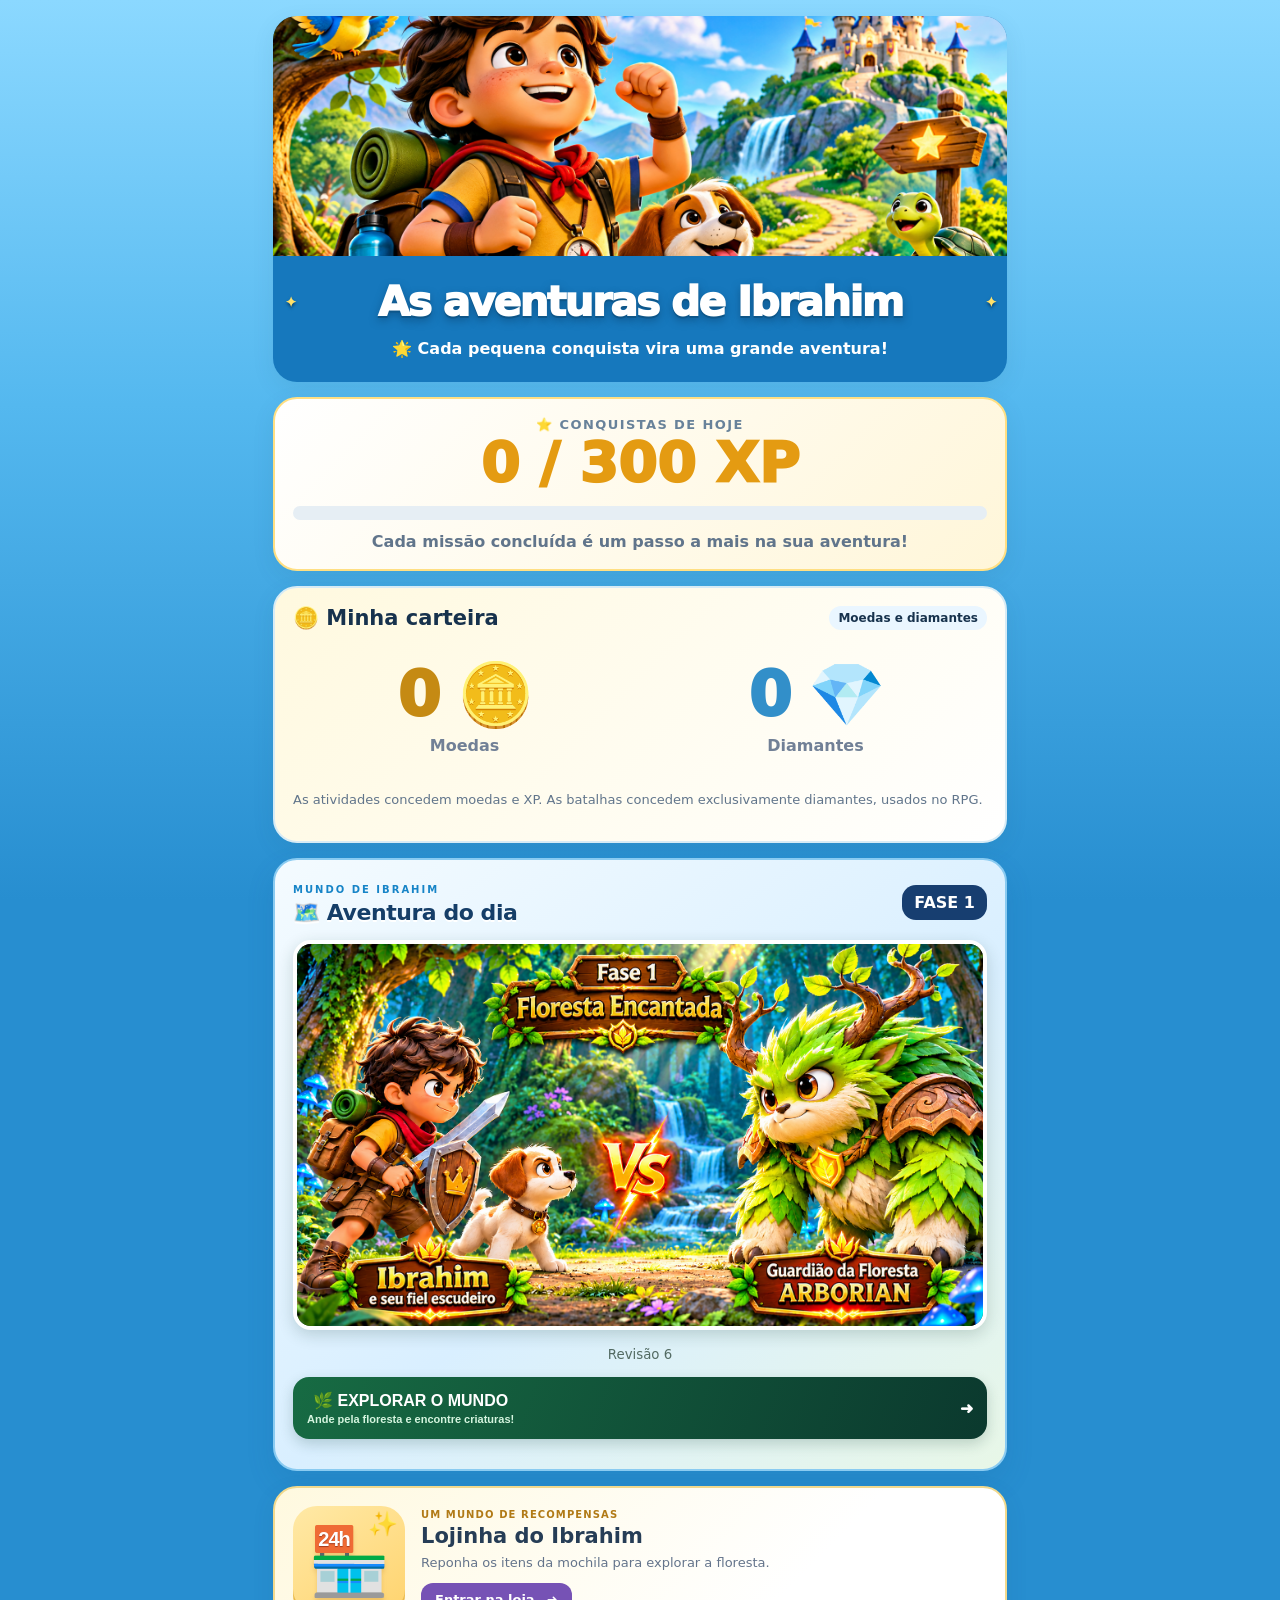
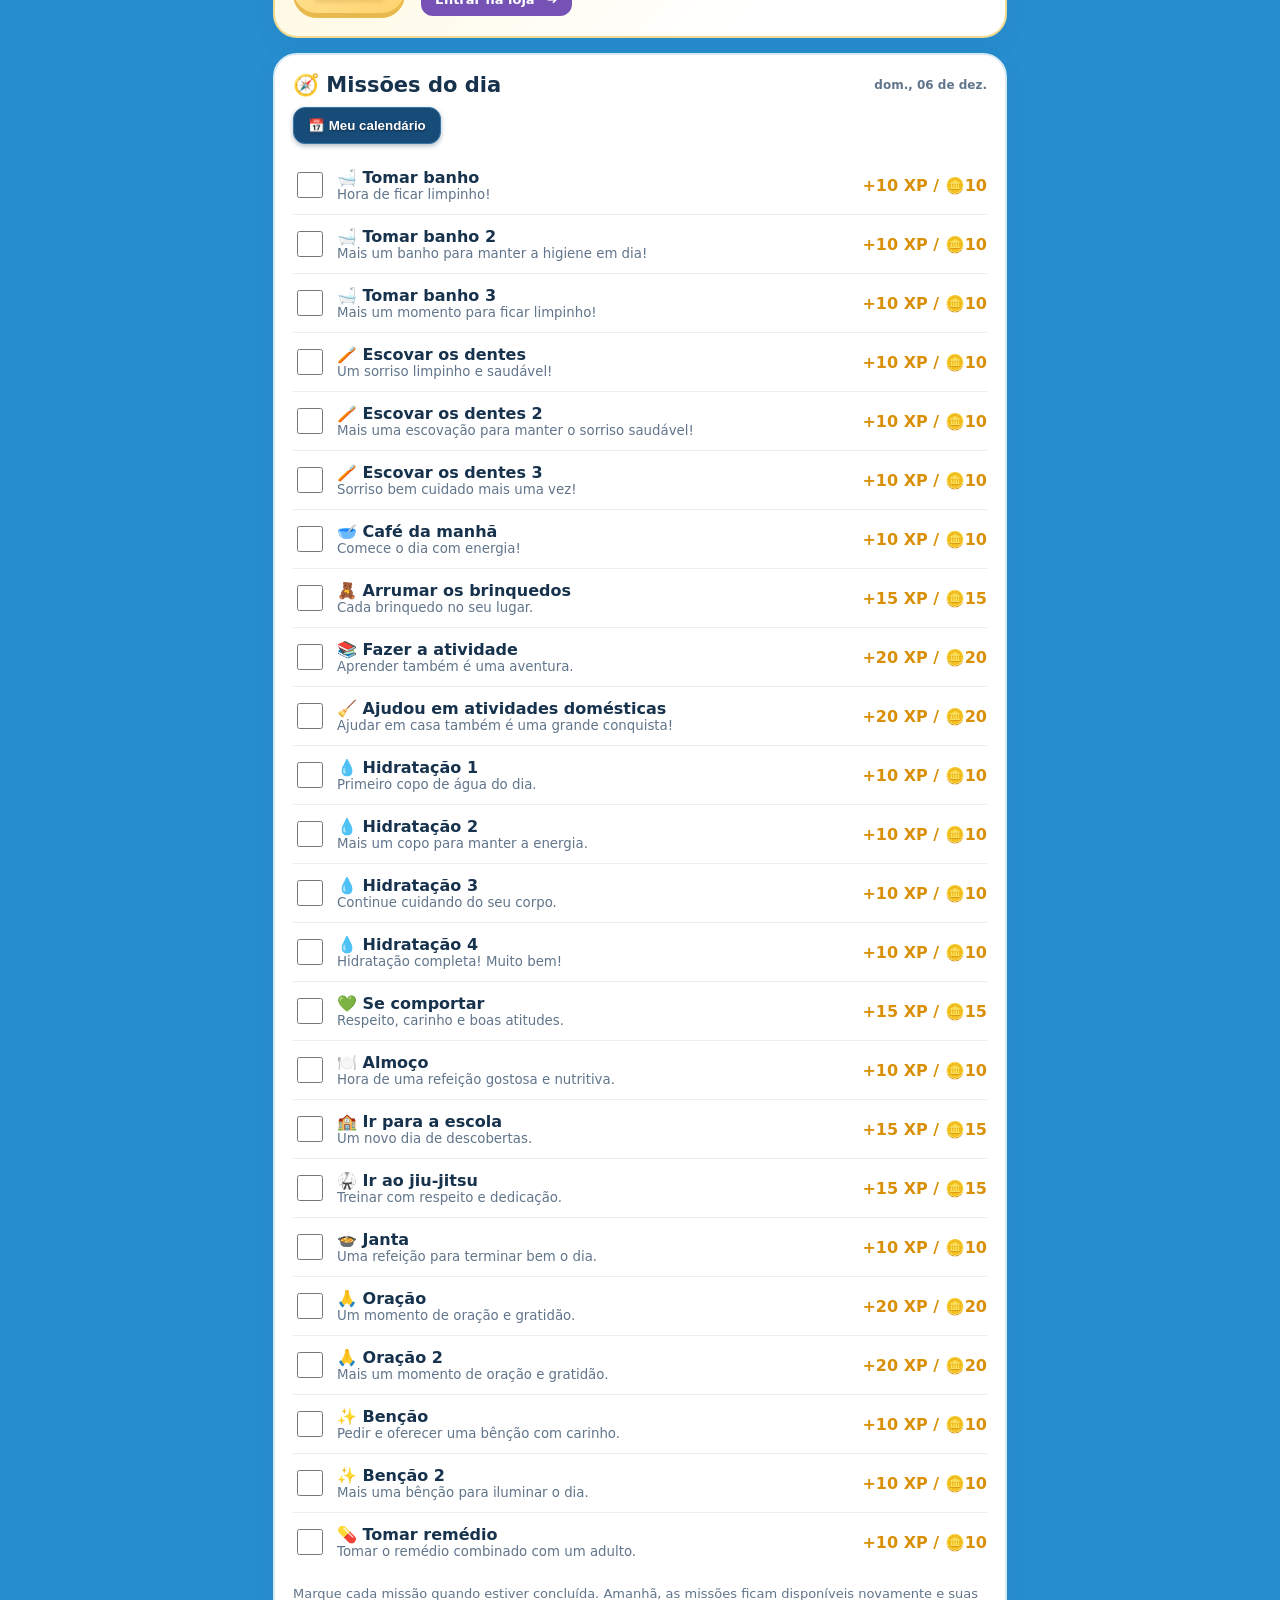
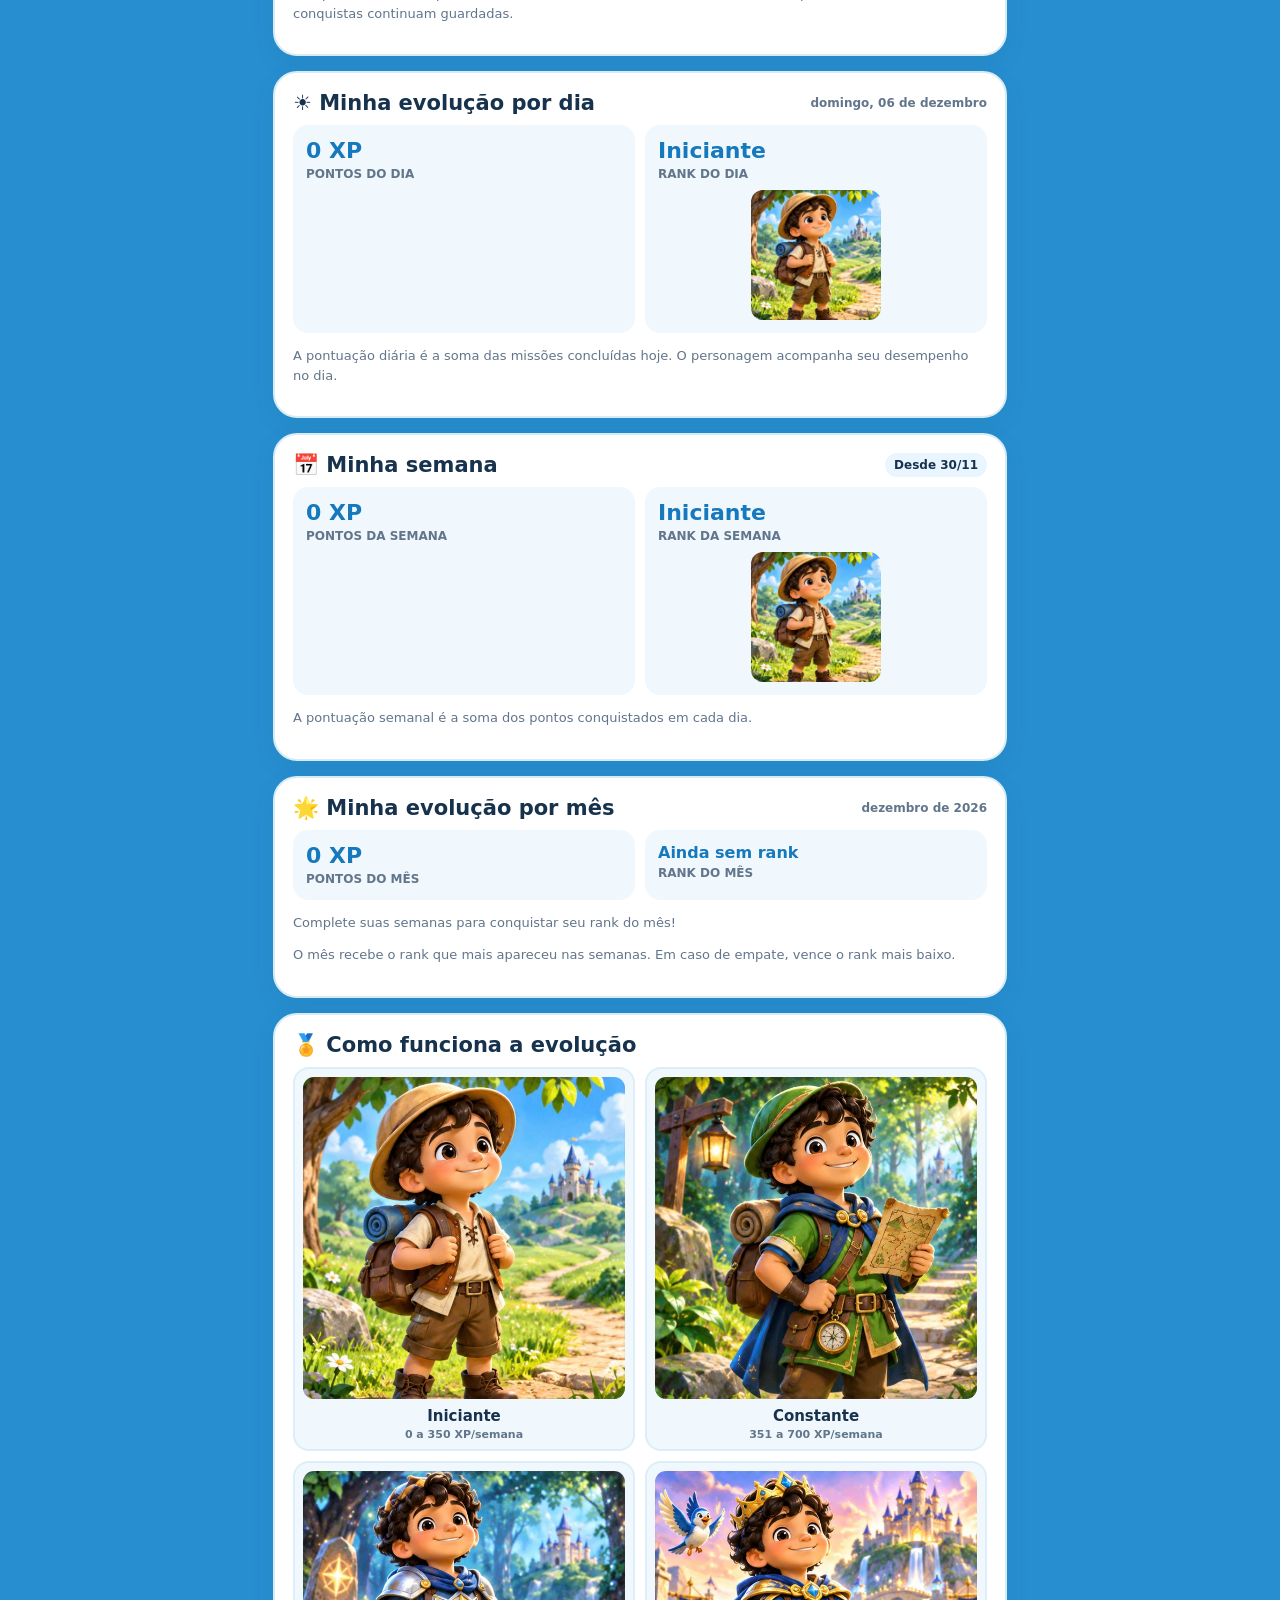
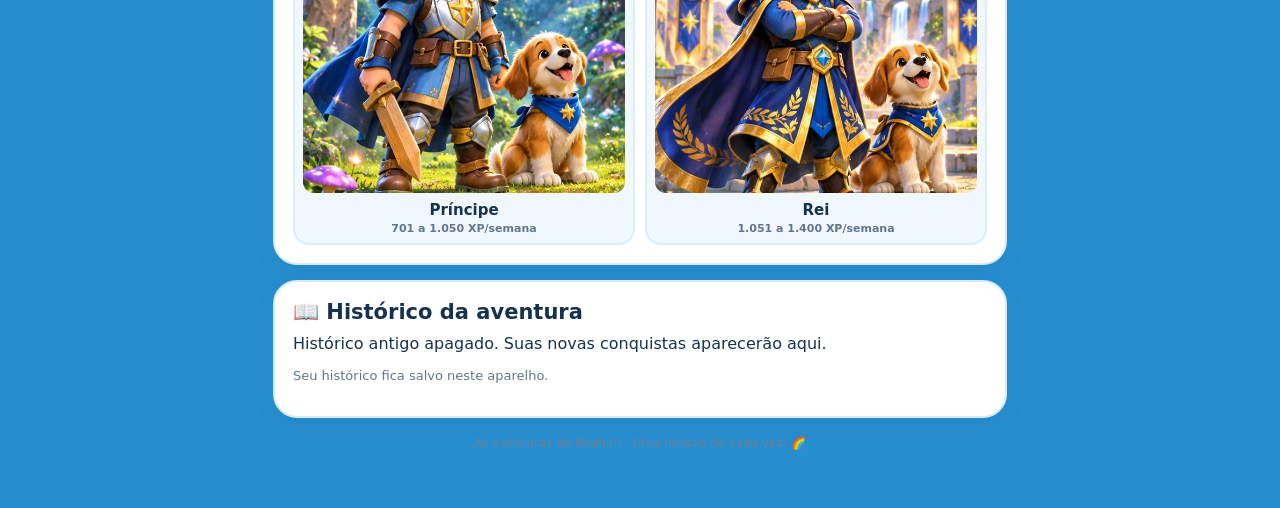
==== index.html @ 85a4f1b9 "Revisão 6: caminhada, mochila, ataque normal e PWA" ====
<!DOCTYPE html>
<html lang="pt-BR"><head><meta charset="utf-8"/><meta content="width=device-width,initial-scale=1,viewport-fit=cover" name="viewport"/><meta content="#1678bd" name="theme-color"/><meta content="yes" name="mobile-web-app-capable"/><meta content="yes" name="apple-mobile-web-app-capable"/><meta content="default" name="apple-mobile-web-app-status-bar-style"/><link href="manifest-v143.webmanifest" rel="manifest"/><link href="icons/ibrahim-icon-512-v143.png" rel="icon" type="image/png" sizes="512x512"/><link href="icons/ibrahim-icon-192-v143.png" rel="apple-touch-icon" sizes="192x192"/><title>As Aventuras de Ibrahim</title><style>
:root{--blue:#1678bd;--ink:#17324d;--muted:#61758b}*{box-sizing:border-box}body{margin:0;background:linear-gradient(180deg,#0879c9 0%,#075b9d 100%);background-attachment:fixed;color:var(--ink);font-family:system-ui,sans-serif}main{max-width:760px;margin:auto;padding:16px 13px 40px}.hero,.panel{border-radius:24px;overflow:hidden;box-shadow:0 7px 22px #24506b18}.hero{background:#1678bd;color:white}.hero img{display:block;width:100%;height:240px;object-fit:cover;object-position:45% 38%}.heroText{padding:18px 14px 20px;text-align:center}.heroText h1{display:block;width:100%;font-size:clamp(20px,5.7vw,34px);line-height:1.12;white-space:nowrap;letter-spacing:-.045em;font-weight:1000;margin:0 0 9px;color:#fff;text-align:center;-webkit-text-stroke:.45px #fff;text-shadow:0 2px 0 #0b4f83,0 4px 0 #0b4f83,0 6px 12px #06365a88,0 0 14px #ffd65a55}.heroText p{margin:0;font-weight:700}.panel{background:white;border:2px solid #d7ebf5;padding:18px;margin-top:15px}.score{text-align:center;background:linear-gradient(135deg,#fff,#fff6d9);border-color:#ffdf83}.eyebrow{font-size:13px;font-weight:900;letter-spacing:1.4px;color:#68829a}.big{font-size:56px;font-weight:950;color:#e49b12;line-height:1.1}.sub,.note{color:var(--muted)}.progress{height:14px;background:#e6eef4;border-radius:20px;overflow:hidden;margin:12px 0}.progress span{display:block;height:100%;background:linear-gradient(90deg,#45c78b,#ffcf4a);width:0}.heading{display:flex;justify-content:space-between;align-items:center;gap:8px;margin-bottom:10px}h2{font-size:21px;margin:0}.date{font-size:12px;color:var(--muted);text-align:right;font-weight:700}.task{display:flex;align-items:center;gap:11px;padding:12px 0;border-bottom:1px solid #e8eff4}.task:last-child{border:0}.task input{width:26px;height:26px;accent-color:#35ad75;flex:0 0 26px}.task label{flex:1}.task strong{display:block}.task small{display:block;color:var(--muted)}.points{font-weight:900;color:#d99008;white-space:nowrap}.note{font-size:13px;line-height:1.5}.stats,.ranks{display:grid;grid-template-columns:1fr 1fr;gap:10px}.stat,.rank{padding:13px;border-radius:15px;background:#f0f8fd}.stat b{display:block;font-size:22px;color:var(--blue)}.stat span,.rank small{font-size:12px;color:var(--muted);font-weight:750}.rank{border:2px solid #dbeefa}.rank .stars{font-size:21px}.rank b{display:block}.rank-card{padding:8px;overflow:hidden;text-align:center;background:#f0f8fd;border:2px solid #dbeefa;border-radius:16px}.rank-card img{display:block;width:100%;aspect-ratio:1/1;object-fit:cover;border-radius:11px;margin-bottom:8px}.rank-card b{display:block;font-size:15px}.rank-card small{display:block;color:var(--muted);font-size:11px;font-weight:750;margin-top:3px}.rank-visual{width:100%;max-width:130px;aspect-ratio:1/1;object-fit:cover;border-radius:12px;display:block;margin:8px auto 0}.rank-visual[hidden]{display:none!important}.stat .rank-name{font-size:16px}.history{padding:11px 0;border-bottom:1px solid #e8eff4}.history:last-child{border:0}.line{display:flex;justify-content:space-between;font-weight:850}.pill{font-size:12px;background:#eaf6ff;border-radius:20px;padding:5px 9px;font-weight:800}.footer{text-align:center;color:#6c8092;font-size:12px;padding:18px}

.celebrate-layer{position:fixed;inset:0;z-index:9999;pointer-events:none;overflow:hidden}
.celebrate-toast{position:absolute;left:50%;top:38%;transform:translate(-50%,-50%) scale(.5);background:#fff;border:3px solid #ffd34e;border-radius:24px;padding:18px 24px;text-align:center;box-shadow:0 12px 40px #24425a55;min-width:220px;animation:toastPop .55s cubic-bezier(.2,1.6,.4,1) forwards}
.celebrate-toast .big-emoji{font-size:42px;display:block;animation:emojiBounce .7s ease-in-out infinite alternate}
.celebrate-toast strong{display:block;color:#1d527a;font-size:22px;margin-top:5px}
.celebrate-toast small{display:block;color:#557086;font-size:15px;margin-top:4px}
.celebrate-confetti{position:absolute;top:-18px;width:10px;height:16px;border-radius:3px;animation:confettiFall 1.65s ease-in forwards}
@keyframes toastPop{0%{opacity:0;transform:translate(-50%,-50%) scale(.35) rotate(-8deg)}70%{opacity:1;transform:translate(-50%,-50%) scale(1.08) rotate(2deg)}100%{opacity:1;transform:translate(-50%,-50%) scale(1) rotate(0)}}
@keyframes emojiBounce{from{transform:rotate(-12deg) scale(.9)}to{transform:rotate(12deg) scale(1.12)}}
@keyframes confettiFall{0%{transform:translateY(-5vh) rotate(0deg);opacity:1}100%{transform:translateY(110vh) rotate(720deg);opacity:0}}
@media(prefers-reduced-motion:reduce){.celebrate-toast,.celebrate-toast .big-emoji,.celebrate-confetti{animation:none}}

.wallet .big{color:#c58a13}.wallet{background:linear-gradient(135deg,#fff9df,#fff)}.wallet-balances{display:flex;align-items:center;justify-content:space-between;gap:12px;min-height:100px}.wallet-balances>div{min-width:0;flex:1}.wallet-balances .big{font-size:clamp(38px,10vw,56px);white-space:nowrap}.wallet-balances small{display:block;color:#718096;font-weight:800;margin-top:2px}.wallet-balances .diamond-balance{text-align:right}.wallet-balances .diamond-balance .big{color:#328fc9}.shop{border:2px dashed #e8bd55}.shop .pill{background:#fff0bd;color:#8a5b00}

.shop-grid{display:grid;grid-template-columns:repeat(auto-fit,minmax(145px,1fr));gap:10px;margin-top:12px}.reward-card{background:#fff;border:1px solid #eadfbf;border-radius:14px;padding:12px;display:flex;flex-direction:column;gap:7px}.reward-card .emoji{font-size:30px}.reward-card strong{font-size:14px}.reward-card small{color:#6b7280}.reward-price{font-weight:800;color:#9a6700}.shop button,.parent-tools button{border:0;border-radius:10px;padding:9px 12px;font-weight:700;background:#7652b5;color:white;cursor:pointer}.shop button:disabled{opacity:.45;cursor:not-allowed}.shop .secondary,.parent-tools .secondary{background:#e9e3f5;color:#49356e}.shop .danger{background:#fce4e4;color:#a32929}.shop input,.shop select{width:100%;padding:10px;border:1px solid #d8d2c6;border-radius:9px;background:#fff;color:#222}.shop .form-grid{display:grid;grid-template-columns:1fr 1fr;gap:8px}.shop .goalbar{height:12px;background:#eee6d4;border-radius:20px;overflow:hidden}.shop .goalbar span{display:block;height:100%;background:#d6a12b;width:0}.shop .subhead{font-weight:800;margin:16px 0 8px}.shop .pending{padding:10px;border-radius:10px;background:#fff8e7;margin:7px 0;display:flex;justify-content:space-between;align-items:center;gap:8px;flex-wrap:wrap}.shop .history-line{font-size:12px;padding:6px 0;border-bottom:1px solid #eee;color:#555}.shop .tiny{font-size:11px;color:#777}

.shop-launch{display:flex;align-items:center;gap:16px;cursor:pointer;border:2px solid #f1d98d;background:linear-gradient(135deg,#fff9df,#fff 70%);text-align:left;transition:transform .18s,box-shadow .18s}
.shop-launch:active{transform:scale(.985)}
.shop-launch-art{position:relative;flex:0 0 112px;height:112px;border-radius:24px;background:linear-gradient(145deg,#ffe9a6,#ffd36d);display:grid;place-items:center;box-shadow:inset 0 -5px 0 #e8b94e}
.shop-launch-art span:first-child{font-size:66px;filter:drop-shadow(0 4px 2px #b67b2940)}
.shop-launch-art .shop-building{display:inline-block;line-height:1}.shop-launch-art>.shop-sign{position:absolute;left:22px;top:19px;z-index:3;display:flex;align-items:center;justify-content:center;width:38px;height:28px;box-sizing:border-box;background:#ef6b35;color:#fff;font-family:Arial,sans-serif;font-size:20px!important;font-weight:900;letter-spacing:-1px;line-height:1;padding:0;border-radius:2px;filter:none;text-shadow:0 1px 1px #a43b1c;pointer-events:none}
.shop-spark{position:absolute;right:7px;top:4px;font-size:24px}
.shop-launch-copy{min-width:0;flex:1}
.shop-launch-kicker{font-size:10px;font-weight:900;letter-spacing:1.1px;color:#b17a16}
.shop-launch-copy h2{margin:4px 0 6px;color:#263d56;font-size:21px}
.shop-launch-copy p{margin:0 0 10px;color:#64748b;font-size:13px;line-height:1.45}
.shop-launch-cta{display:inline-flex;gap:12px;align-items:center;background:#7652b5;color:#fff;border-radius:12px;padding:9px 14px;font-weight:800;font-size:13px}
.shop-view[hidden]{display:none!important}
.shop-back-row{margin:0 0 10px}
.shop-back{border:0;border-radius:12px;padding:10px 14px;background:#e9f3fb;color:#24527a;font-weight:800}
@media(max-width:380px){.shop-launch{gap:10px;padding:12px}.shop-launch-art{flex-basis:88px;height:96px}.shop-launch-art span:first-child{font-size:54px}.shop-launch-copy h2{font-size:18px}}

.calendar-launch{border:1px solid #3976a8;background:#174b78;color:#ffffff!important;border-radius:12px;padding:10px 14px;font-weight:900;text-shadow:0 1px 2px #102c46;box-shadow:0 2px 5px #153a5a55}
.calendar-modal{position:fixed;inset:0;background:rgba(0,0,0,.78);z-index:9999;display:none;align-items:center;justify-content:center;padding:14px}
.calendar-modal.open{display:flex}
.calendar-box{width:min(100%,520px);max-height:92vh;overflow:auto;background:#1b202c;color:#f4f5f7;border:1px solid #343b4c;border-radius:20px;padding:18px;box-shadow:0 18px 60px #0009}
.calendar-head{display:flex;align-items:center;justify-content:space-between;gap:8px;margin-bottom:14px}
.calendar-head h2{margin:0;font-size:20px;color:var(--gold)}
.calendar-nav{display:flex;gap:7px}
.calendar-nav button,.calendar-close{border:0;border-radius:10px;padding:9px 12px;background:#303747;color:#fff;font-weight:800}
.calendar-grid{display:grid;grid-template-columns:repeat(7,minmax(0,1fr));gap:5px}
.calendar-weekday{text-align:center;color:#aab1c1;font-size:12px;padding:5px 0}
.calendar-day{min-height:48px;border:1px solid #343b4c;border-radius:10px;background:#222938;color:#fff;display:flex;flex-direction:column;align-items:center;justify-content:center;gap:2px;padding:4px 1px}
.calendar-day.empty{visibility:hidden}
.calendar-day.has-record{border-color:#d6a83e;background:#343044}
.calendar-day.selected{outline:2px solid var(--gold);background:#4a3c22}
.calendar-day .day-mark{font-size:10px;color:#f3c65e;line-height:1}
.calendar-legend{font-size:12px;color:#aab1c1;margin:10px 0}
.calendar-detail{margin-top:15px;padding:14px;border-radius:14px;background:#111722;border:1px solid #343b4c}
.calendar-detail h3{margin:0 0 8px;color:var(--gold);font-size:17px}
.calendar-detail .detail-summary{color:#d5d9e2;margin:5px 0 12px}
.calendar-task{display:flex;justify-content:space-between;gap:10px;padding:8px 0;border-top:1px solid #303747;font-size:14px}
.calendar-task span:last-child{color:var(--gold);white-space:nowrap;font-weight:800}
.calendar-empty{color:#aab1c1;font-size:14px}


.game-panel{background:linear-gradient(155deg,#fff,#eaf7ff);border:2px solid #9ed9ff}
.game-title{display:flex;justify-content:space-between;align-items:center;gap:10px}.game-title h2{margin:3px 0 12px}.game-kicker{font-size:10px;letter-spacing:2px;font-weight:900;color:#1684c7}.game-badge{background:#173e70;color:#fff;padding:8px 12px;border-radius:14px;font-weight:800}
.game-scene{height:185px;position:relative;overflow:hidden;border-radius:19px;background:linear-gradient(#78d4ff 0%,#d9f4ff 55%,#8bcf77 56%,#4b9b55 100%);border:3px solid #fff;box-shadow:0 5px 14px #1a659033}
.game-sky{position:absolute;top:10px;right:18px;font-size:25px}.game-hero{position:absolute;bottom:24px;left:22%;font-size:64px;filter:drop-shadow(0 4px 2px #28552a66)}.game-companion{position:absolute;bottom:22px;left:7%;font-size:42px}.game-monster{position:absolute;bottom:24px;right:13%;font-size:68px;filter:drop-shadow(0 4px 2px #28552a66)}.game-ground{position:absolute;bottom:0;width:100%;text-align:center;font-size:24px;letter-spacing:8px}
.game-status{display:flex;justify-content:space-between;gap:8px;margin:12px 0 6px;font-size:14px}.game-health{height:13px;border-radius:20px;background:#e6b6b6;overflow:hidden}.game-health span{display:block;height:100%;width:100%;background:linear-gradient(90deg,#ff595e,#ff9f1c);transition:width .3s}
.game-actions{display:flex;gap:10px;margin-top:12px}.game-actions button{flex:1;font-weight:900;font-size:16px;padding:13px;border-radius:14px;background:linear-gradient(135deg,#ffb703,#fb8500);color:#462800;border:0;box-shadow:0 4px 0 #c56a08}.game-actions button:disabled{opacity:.45;box-shadow:none}.game-inventory{margin-top:12px;padding:10px;border-radius:12px;background:#e1f3ff;font-weight:800;font-size:13px}
.game-item{border:2px solid #d7ebf5}.game-item .emoji{font-size:38px}.game-item small{display:block;min-height:34px;color:#61758b}.game-item button{width:100%;margin-top:8px}
.levelup-layer{z-index:99999;background:radial-gradient(circle at center,#ffe66d88,#172554eF);backdrop-filter:blur(3px)}
.levelup-toast{position:relative;z-index:2;max-width:340px;width:88%;padding:22px;border:4px solid #ffd447;border-radius:28px;background:linear-gradient(145deg,#173f7a,#071b39);color:#fff;text-align:center;box-shadow:0 0 45px #ffd44799;animation:levelPop .55s cubic-bezier(.2,1.6,.4,1)}
.levelup-toast img{display:block;width:180px;height:130px;object-fit:contain;margin:8px auto;border-radius:18px;background:#ffffff18}.levelup-toast strong{display:block;font-size:23px;color:#ffe66d}.levelup-toast b{display:block;font-size:27px;color:#fff}.levelup-toast small{display:block;margin-top:5px;font-weight:800}.levelup-crown{font-size:42px;animation:crownBounce .7s infinite alternate}
@keyframes levelPop{from{transform:scale(.45) rotate(-8deg);opacity:0}to{transform:scale(1);opacity:1}}@keyframes crownBounce{to{transform:translateY(-8px) rotate(8deg)}}


.game-panel{background:linear-gradient(145deg,#f4fbff,#d9efff 55%,#e8f7e7);border:2px solid #8acbf1;box-shadow:0 12px 28px #145b8c22}
.game-title h2{color:#153e68;text-shadow:0 2px #fff}
.battle-scene{height:270px!important;border:4px solid #fff!important;border-radius:24px!important;overflow:hidden;position:relative;background-image:linear-gradient(180deg,#063a5b05,#062c3955),url("forest_bg.jpg")!important;background-size:cover!important;background-position:center 54%!important;box-shadow:0 9px 24px #174e7655!important}
.scene-glow{position:absolute;inset:0;background:radial-gradient(circle at 55% 42%,#fff6a544,transparent 48%);animation:forestGlow 4s ease-in-out infinite}
.scene-castle{position:absolute;right:6%;top:8%;font-size:35px;filter:drop-shadow(0 4px 5px #193c55)}
.scene-hero{position:absolute;left:13%;bottom:23px;width:110px;height:150px;display:flex;align-items:center;justify-content:center;font-size:75px;filter:drop-shadow(0 7px 5px #122b4166);z-index:3;transform-origin:bottom center;animation:heroIdle 2.4s ease-in-out infinite}
.hero-body{position:relative;z-index:2;text-shadow:0 2px 3px #fff}.hero-cape{position:absolute;left:0;top:33px;font-size:58px;transform:rotate(-28deg);filter:drop-shadow(0 2px 2px #222)}.hero-sword{position:absolute;right:-20px;top:18px;font-size:42px;transform:rotate(-22deg);filter:drop-shadow(0 0 8px #fff47a)}
.scene-companion{position:absolute;left:3%;bottom:20px;font-size:43px;z-index:4;filter:drop-shadow(0 4px 3px #263b4b);animation:petHop 1.8s ease-in-out infinite}
.scene-monster{position:absolute;right:9%;bottom:17px;font-size:95px;z-index:3;filter:drop-shadow(0 8px 5px #152a3866);transform-origin:bottom center;animation:monsterBreath 2.6s ease-in-out infinite}
.scene-ground{position:absolute;bottom:0;left:0;right:0;height:24px;background:linear-gradient(180deg,#77c84b,#287d39);border-top:4px solid #b9e879}
.scene-caption{position:absolute;left:12px;top:10px;padding:6px 10px;border-radius:14px;background:#082e52d9;color:#fff;font-size:10px;font-weight:900;letter-spacing:1px;box-shadow:0 2px 8px #0005}
.attack-flash{position:absolute;left:43%;top:35%;font-size:54px;opacity:0;z-index:8;filter:drop-shadow(0 0 18px #fff000)}
.damage-number{position:absolute;right:19%;top:22%;z-index:9;color:#fff;font-size:29px;font-weight:1000;text-shadow:0 3px 0 #a71919,0 0 12px #ff3b00;opacity:0}
.battle-hit .scene-hero{animation:none}.hero-attack{animation:heroLunge .48s cubic-bezier(.2,.8,.2,1)!important}
.monster-hit{animation:monsterKnock .5s ease!important}.flash-on{animation:swordFlash .55s ease-out!important}.damage-pop{animation:damagePop .8s ease-out!important}
.monster-defeated{animation:monsterFall .7s ease forwards!important}.hero-victory{animation:heroCelebrate .8s ease-in-out 2!important}
.region-unlock{animation:unlockFlash 1s ease}
.game-actions button:first-child{background:linear-gradient(180deg,#ffdf50,#ff8b00);color:#633300;border:2px solid #fff2a0;box-shadow:0 5px 0 #c66b00,0 0 16px #ffb00088}
.game-actions button:first-child:not(:disabled){animation:buttonPulse 2s ease-in-out infinite}
.battle-victory-overlay{position:fixed;inset:0;z-index:100000;display:flex;align-items:center;justify-content:center;padding:20px;background:linear-gradient(#06294dbb,#071b3bee),url("[data-uri]") center/cover;overflow:hidden}
.battle-victory-card{position:relative;z-index:2;width:min(100%,370px);padding:22px 18px 20px;text-align:center;border:4px solid #ffd64a;border-radius:30px;background:linear-gradient(150deg,#173e79,#081c3b 70%);color:#fff;box-shadow:0 0 40px #ffd34f99;animation:victoryEnter .65s cubic-bezier(.2,1.5,.4,1)}
.victory-rays{position:absolute;inset:-80px;background:repeating-conic-gradient(from 0deg,#ffe36b15 0 8deg,transparent 8deg 16deg);animation:raysSpin 18s linear infinite;pointer-events:none}
.victory-crown{font-size:48px;position:relative;filter:drop-shadow(0 0 12px #ffdf5b);animation:crownPop .7s ease-in-out infinite alternate}
.victory-title{font-size:38px;font-weight:1000;letter-spacing:2px;color:#ffdf56;text-shadow:0 3px 0 #9c4e00,0 0 18px #ffb700;position:relative}
.victory-heroes{font-size:53px;margin:4px 0;animation:heroCelebrate .8s ease-in-out infinite alternate}
.battle-victory-card h2{margin:6px 0;color:#fff;font-size:24px}.battle-victory-card p{margin:4px 0 14px;color:#d9edff;font-weight:700}
.victory-rewards{display:grid;grid-template-columns:repeat(3,1fr);gap:7px;margin:15px 0;padding:12px 5px;border-radius:17px;background:#ffffff17;border:1px solid #ffdb6b66}
.victory-rewards span{display:flex;flex-direction:column;align-items:center;font-size:23px}.victory-rewards b{color:#ffdf58;font-size:19px}.victory-rewards small{font-size:11px;color:#e8f4ff}
.battle-victory-card button{width:100%;border:2px solid #eaff9a;border-radius:17px;padding:14px 8px;background:linear-gradient(#9af34e,#31a92d);color:#123b12;font-size:16px;font-weight:1000;box-shadow:0 5px 0 #17651a}
.victory-confetti{position:absolute;top:-20px;width:9px;height:16px;z-index:1;animation:confettiRain 2.7s linear forwards}
@keyframes forestGlow{50%{opacity:.35;transform:scale(1.04)}}@keyframes heroIdle{50%{transform:translateY(-7px) rotate(2deg)}}@keyframes petHop{50%{transform:translateY(-9px) rotate(-5deg)}}@keyframes monsterBreath{50%{transform:scale(1.06) translateY(-4px)}}@keyframes heroLunge{0%{transform:translateX(0) rotate(0)}55%{transform:translateX(90px) rotate(-12deg)}100%{transform:translateX(0)}}@keyframes monsterKnock{0%{transform:translateX(0) rotate(0)}35%{transform:translateX(18px) rotate(12deg)}100%{transform:translateX(0)}}@keyframes swordFlash{0%{opacity:0;transform:scale(.3) rotate(-35deg)}40%{opacity:1;transform:scale(1.5) rotate(15deg)}100%{opacity:0;transform:scale(2) rotate(40deg)}}@keyframes damagePop{0%{opacity:0;transform:translateY(15px) scale(.5)}25%{opacity:1;transform:translateY(-10px) scale(1.2)}100%{opacity:0;transform:translateY(-55px) scale(.9)}}@keyframes monsterFall{to{transform:rotate(78deg) translateY(22px) scale(.65);opacity:.25;filter:grayscale(1)}}@keyframes heroCelebrate{50%{transform:translateY(-14px) rotate(8deg)}}@keyframes buttonPulse{50%{filter:brightness(1.15);box-shadow:0 5px 0 #c66b00,0 0 25px #ffbd00}}@keyframes victoryEnter{from{transform:scale(.45) rotate(-7deg);opacity:0}to{transform:scale(1);opacity:1}}@keyframes raysSpin{to{transform:rotate(360deg)}}@keyframes crownPop{to{transform:translateY(-7px) rotate(7deg)}}@keyframes confettiRain{to{transform:translateY(110vh) rotate(720deg);opacity:0}}@keyframes unlockFlash{50%{filter:brightness(1.8) saturate(1.5)}}
@media(max-width:430px){.battle-scene{height:240px!important}.scene-hero{left:9%;font-size:65px}.scene-monster{right:5%;font-size:82px}.scene-companion{font-size:36px}.scene-castle{font-size:27px}}


.battle-scene{height:330px!important;position:relative!important;overflow:hidden!important;background-image:linear-gradient(180deg,#073b4c08,#062d2d33),url("[data-uri]")!important;background-size:cover!important;background-position:center 55%!important;border:5px solid #fff!important;border-radius:26px!important;box-shadow:0 12px 26px #163b5b55!important}
.scene-glow{position:absolute;inset:0;background:radial-gradient(circle at 48% 38%,#fff6b344,transparent 58%);animation:forestGlow 4s ease-in-out infinite}
.scene-castle{position:absolute;right:5%;top:7%;font-size:36px;filter:drop-shadow(0 4px 5px #193c55)}
.battle-team{position:absolute;left:2%;bottom:18px;width:49%;height:82%;z-index:4}
.hero-stage{position:absolute;left:19%;bottom:0;width:68%;height:100%;display:flex;align-items:flex-end;justify-content:center;transform-origin:bottom center;animation:heroIdle 2.4s ease-in-out infinite}
.hero-stage img{height:100%;width:100%;object-fit:contain;object-position:center bottom;filter:drop-shadow(0 8px 5px #152b4166)}
.pet-stage{position:absolute;left:0;bottom:2px;width:31%;height:36%;display:flex;align-items:flex-end;justify-content:center;z-index:5;animation:petHop 1.8s ease-in-out infinite}
.pet-stage .pet-dog{font-size:54px;display:inline-block;transform:translateY(2px);filter:drop-shadow(0 7px 2px #172b3d88)}
.enemy-stage{position:absolute;right:2%;bottom:5px;width:47%;height:91%;z-index:4;display:flex;align-items:flex-end;justify-content:center;transform-origin:bottom center;animation:monsterBreath 2.5s ease-in-out infinite}
.enemy-stage img{width:100%;height:100%;object-fit:contain;object-position:center bottom;filter:drop-shadow(0 8px 5px #152a3866)}
.scene-ground{position:absolute;bottom:0;left:0;right:0;height:22px;background:linear-gradient(180deg,#8ad54b,#287d39);border-top:4px solid #c7f27d;z-index:2}
.scene-caption{position:absolute;left:12px;top:10px;padding:7px 11px;border-radius:14px;background:#082e52df;color:#fff;font-size:11px;font-weight:1000;letter-spacing:1px;z-index:8;box-shadow:0 2px 8px #0005}
.attack-flash{position:absolute;left:42%;top:34%;font-size:62px;opacity:0;z-index:9;filter:drop-shadow(0 0 18px #fff000)}
.damage-number{position:absolute;right:20%;top:20%;z-index:10;color:#fff;font-size:31px;font-weight:1000;text-shadow:0 3px 0 #a71919,0 0 12px #ff3b00;opacity:0}
.enemy-hit-flash{position:absolute;right:26%;top:37%;z-index:9;font-size:42px;opacity:0}
.hero-attack{animation:heroLunge .55s cubic-bezier(.2,.8,.2,1)!important}.monster-hit{animation:monsterKnock .5s ease!important}
.flash-on{animation:swordFlash .55s ease-out!important}.damage-pop{animation:damagePop .8s ease-out!important}
.monster-defeated{animation:monsterFall .8s ease forwards!important}.hero-hurt{animation:heroHurt .55s ease!important}
.enemy-attacking .enemy-stage{animation:enemyLunge .6s ease!important}
.battle-hud{display:grid;grid-template-columns:1fr 1fr;gap:10px;margin:10px 0}
.combat-stat{background:#102d50;color:#fff;padding:9px 11px;border-radius:13px;box-shadow:0 3px 8px #142b4433;font-size:13px}
.combat-stat span{float:right;font-weight:900}.combat-bar{height:10px;background:#5c7385;border-radius:12px;overflow:hidden;margin-top:6px}.combat-bar i{display:block;height:100%;width:100%;background:linear-gradient(90deg,#5ce06d,#a7f05b);transition:width .3s}.enemy-stat .combat-bar i{background:linear-gradient(90deg,#ff5454,#ffad31)}
.game-actions{display:grid!important;grid-template-columns:repeat(2,minmax(0,1fr));gap:9px!important}
.game-actions button{font-weight:1000!important;min-height:48px}
.evolution-strip{margin-top:16px;padding:13px;border-radius:18px;background:linear-gradient(135deg,#142d50,#07172d);border:2px solid #d6a638;color:#fff;overflow:hidden}
.evolution-heading{text-align:center;font-size:17px;font-weight:1000;color:#ffdf65;margin-bottom:10px}
.evolution-stages{display:grid;grid-template-columns:repeat(4,minmax(0,1fr));gap:7px}
.evolution-card{min-width:0;padding:6px 4px;border:1px solid #73879b;border-radius:12px;background:#ffffff12;text-align:center;opacity:.55;transition:all .3s}
.evolution-card.unlocked{opacity:.9;border-color:#b5d78d}.evolution-card.current{opacity:1;border:2px solid #ffd54a;box-shadow:0 0 16px #ffcc3388;transform:translateY(-3px)}
.evolution-card img{width:100%;height:78px;object-fit:cover;border-radius:8px;display:block}
.evolution-card b{display:block;font-size:11px;margin-top:4px}.evolution-card small{display:block;font-size:9px;color:#dbeaff}
.game-actions button:first-child{background:linear-gradient(180deg,#ffdf50,#ff8b00)!important;color:#633300!important;border:2px solid #fff2a0!important;box-shadow:0 5px 0 #c66b00,0 0 16px #ffb00088!important}
.battle-victory-overlay{position:fixed;inset:0;z-index:100000;display:flex;align-items:center;justify-content:center;padding:18px;background:linear-gradient(#06294dbb,#071b3bee),url("[data-uri]") center/cover;overflow:hidden}
.battle-victory-card{position:relative;z-index:2;width:min(100%,370px);padding:20px 18px;text-align:center;border:4px solid #ffd64a;border-radius:30px;background:linear-gradient(150deg,#173e79,#081c3b 70%);color:#fff;box-shadow:0 0 40px #ffd34f99;animation:victoryEnter .65s cubic-bezier(.2,1.5,.4,1)}
.victory-hero-art{height:150px;max-width:100%;object-fit:contain;display:block;margin:2px auto}
.victory-title{font-size:36px;font-weight:1000;letter-spacing:2px;color:#ffdf56;text-shadow:0 3px 0 #9c4e00,0 0 18px #ffb700}
.victory-rewards{display:grid;grid-template-columns:repeat(3,1fr);gap:7px;margin:14px 0;padding:11px 5px;border-radius:17px;background:#ffffff17;border:1px solid #ffdb6b66}
.victory-rewards span{display:flex;flex-direction:column;align-items:center;font-size:22px}.victory-rewards b{color:#ffdf58;font-size:18px}.victory-rewards small{font-size:10px;color:#e8f4ff}
.battle-victory-card button{width:100%;border:2px solid #eaff9a;border-radius:17px;padding:14px 8px;background:linear-gradient(#9af34e,#31a92d);color:#123b12;font-size:15px;font-weight:1000;box-shadow:0 5px 0 #17651a}
.victory-confetti{position:absolute;top:-20px;width:9px;height:16px;z-index:1;animation:confettiRain 2.7s linear forwards}
@keyframes forestGlow{50%{opacity:.35;transform:scale(1.04)}}@keyframes heroIdle{50%{transform:translateY(-7px) rotate(1deg)}}@keyframes petHop{50%{transform:translateY(-8px) rotate(-5deg)}}@keyframes monsterBreath{50%{transform:scale(1.04) translateY(-4px)}}@keyframes heroLunge{0%{transform:translateX(0)}55%{transform:translateX(85px) rotate(-7deg)}100%{transform:translateX(0)}}@keyframes monsterKnock{0%{transform:translateX(0)}35%{transform:translateX(18px) rotate(8deg)}100%{transform:translateX(0)}}@keyframes swordFlash{0%{opacity:0;transform:scale(.3) rotate(-35deg)}40%{opacity:1;transform:scale(1.5) rotate(15deg)}100%{opacity:0;transform:scale(2) rotate(40deg)}}@keyframes damagePop{0%{opacity:0;transform:translateY(15px) scale(.5)}25%{opacity:1;transform:translateY(-10px) scale(1.2)}100%{opacity:0;transform:translateY(-55px) scale(.9)}}@keyframes monsterFall{to{transform:rotate(75deg) translateY(20px) scale(.65);opacity:.2;filter:grayscale(1)}}@keyframes heroHurt{25%{transform:translateX(-14px);filter:brightness(1.5)}50%{transform:translateX(12px)}100%{transform:translateX(0)}}@keyframes enemyLunge{50%{transform:translateX(-45px) scale(1.08)}}@keyframes victoryEnter{from{transform:scale(.45) rotate(-7deg);opacity:0}to{transform:scale(1);opacity:1}}@keyframes confettiRain{to{transform:translateY(110vh) rotate(720deg);opacity:0}}
@media(max-width:430px){.battle-scene{height:290px!important}.hero-stage{left:12%;width:75%}.enemy-stage{right:0;width:49%}.pet-stage{width:30%}.pet-stage .pet-dog{font-size:43px}.evolution-card img{height:60px}.evolution-card b{font-size:9px}.evolution-card small{font-size:8px}}


/* v1.28: readable full-body companion and unmistakable turn-based combat */
.pet-stage{width:34%;height:48%;left:0;bottom:1%;animation:petHop 1.7s ease-in-out infinite}
.pet-stage img{display:block;width:100%;height:100%;object-fit:contain;object-position:center bottom;filter:drop-shadow(0 7px 5px #142b3c88)}
.enemy-stage{right:1%;width:47%;height:96%;}
.hero-stage{left:14%;width:54%;height:100%;}
.enemy-attacking .enemy-stage{animation:enemyStrike .72s cubic-bezier(.2,.8,.2,1)!important;z-index:8}
.enemy-attacking .hero-stage{animation:heroHurt .7s ease!important}
.enemy-hit-flash{position:absolute;inset:18% 18% 20% 48%;z-index:10;display:grid;place-items:center;font-size:54px;opacity:0;pointer-events:none}
.enemy-attacking .enemy-hit-flash{animation:impactPop .65s ease}
.battle-scene.turn-locked .game-actions{filter:saturate(.65)}
#gameStory{min-height:46px;font-weight:650}
@keyframes enemyStrike{0%{transform:translateX(0)}42%{transform:translateX(-62px) scale(1.08)}65%{transform:translateX(-48px) scale(1.04)}100%{transform:translateX(0)}}
@keyframes impactPop{0%{opacity:0;transform:scale(.2)}35%{opacity:1;transform:scale(1.5)}100%{opacity:0;transform:scale(1.9)}}
@media(max-width:430px){.pet-stage{width:34%;height:44%}.hero-stage{left:12%;width:58%}.enemy-stage{width:48%;height:94%}}


/* v1.29: regiões com identidade visual e recompensas claras */
.battle-scene.region-cave{filter:hue-rotate(205deg) saturate(.82) brightness(.78)}
.battle-scene.region-mountain{filter:hue-rotate(28deg) saturate(1.12) brightness(.9)}
.battle-scene.region-shadow{filter:hue-rotate(245deg) saturate(.72) brightness(.62)}
.boss-emoji{position:absolute;inset:12% 3% 4% auto;display:flex;align-items:center;justify-content:center;width:38%;font-size:clamp(70px,22vw,150px);filter:drop-shadow(0 9px 5px #102c4266);animation:bossFloat 2.2s ease-in-out infinite alternate;z-index:4}.game-scene .boss-emoji{line-height:1}@keyframes bossFloat{to{transform:translateY(-10px) scale(1.04)}}
.battle-wallet{display:grid;grid-template-columns:1fr 1fr;gap:10px;margin:12px 0;padding:12px;border-radius:16px;background:linear-gradient(120deg,#173f7a,#09264a);color:white;box-shadow:0 5px 14px #15395b30}
.battle-wallet div{font-weight:850}.battle-wallet small{display:block;color:#cfe6ff;font-size:11px}.battle-wallet strong{font-size:20px;color:#ffe16b}
.victory-rewards span{min-width:0}.victory-rewards button{display:block;margin:7px auto 0;border:0;border-radius:10px;padding:8px 12px;background:#ffe16b;color:#17324d;font-weight:900}
.battle-victory-card .chest-result{font-size:13px;font-weight:800;color:#ffe16b;margin:10px 0;min-height:20px}

.game-currency-line{padding:12px;border-radius:14px;background:#e7f5ff;color:#174b78;font-weight:800;margin:10px 0}.battle-menu{display:grid!important;grid-template-columns:1fr 1fr;gap:9px!important}.battle-menu button{min-height:68px;font-size:14px!important;display:flex;flex-direction:column;align-items:center;justify-content:center;gap:3px}.battle-menu button small{font-size:10px}.next-region{width:100%;margin-top:10px}.game-item-art{height:92px;border-radius:12px;display:grid;place-items:center;font-size:56px;background:linear-gradient(145deg,#d8efff,#fff);border:1px solid #c7e4f5}.game-item .reward-price{font-size:13px}.mount-badge{position:absolute;left:8%;bottom:34px;z-index:7;background:#fff2;border-radius:12px;padding:5px 9px;color:#fff;font-weight:900;text-shadow:0 1px 3px #123}.bag-modal{position:fixed;inset:0;z-index:100001;background:#061a31dd;display:flex;align-items:center;justify-content:center;padding:16px}.bag-modal[hidden]{display:none!important}.bag-box{width:min(100%,440px);background:#fff;border-radius:22px;padding:20px;color:#17324d;box-shadow:0 18px 60px #0008}.bag-close{float:right;border:0;border-radius:50%;width:36px;height:36px;font-size:18px}.bag-items{display:grid;gap:9px;margin-top:15px}.bag-item{display:flex;align-items:center;justify-content:space-between;gap:8px;padding:10px;border-radius:12px;background:#edf7ff;font-weight:750}.bag-item button{border:0;border-radius:10px;padding:9px 14px;background:#176fba;color:white;font-weight:800}.bag-item button:disabled{opacity:.4}

/* v1.32 Android layout and battle reliability */
html,body{min-height:100%;background:linear-gradient(180deg,#8bd8ff 0%,#54b8ef 45%,#278ed0 100%)!important;background-attachment:fixed!important}
body{background-color:#278ed0!important}
main{background:transparent!important}
.game-title{flex-wrap:nowrap;min-width:0}.game-title>div{min-width:0;flex:1}.game-title h2{white-space:nowrap;font-size:clamp(16px,4.8vw,22px);letter-spacing:-.45px;line-height:1.15;overflow:visible}.game-badge{flex:0 0 auto;white-space:nowrap}
.pet-stage{width:29%!important;height:53%!important;left:0!important;bottom:1%!important;overflow:visible!important}.pet-stage img{width:100%!important;height:100%!important;object-fit:contain!important;object-position:center bottom!important;max-width:none!important;max-height:none!important}
.battle-menu button,.bag-item button,.bag-close,.next-region{touch-action:manipulation;-webkit-tap-highlight-color:transparent}
.bag-modal{z-index:100500!important}.bag-box{max-height:82dvh;overflow-y:auto;overscroll-behavior:contain}.bag-item button{min-width:88px;min-height:44px}
.shop-launch,.shop-view{scroll-margin-top:12px}

.enemy-stage img{filter:drop-shadow(0 7px 8px #163b3155)}#consumableRewards{margin-bottom:10px}
</style>
<style id="v130-overhaul">
.battle-wallet-top{margin:10px 0 14px!important;position:relative;z-index:6}
.battle-wallet-top strong{display:block;font-size:25px;color:#ffe16a;margin-top:3px}
.battle-wallet-top small{color:#d7eaff}
#gameMonster{width:clamp(120px,34vw,190px)!important;height:clamp(150px,42vw,220px)!important;right:5%!important;bottom:18px!important;display:flex!important;align-items:flex-end;justify-content:center;z-index:5!important}
#enemySprite{width:100%!important;height:100%!important;object-fit:contain!important;filter:drop-shadow(0 9px 7px #081b2b88);transform-origin:bottom center;animation:enemyBreath 2s ease-in-out infinite alternate}
@keyframes enemyBreath{to{transform:translateY(-5px) scale(1.025)}}
#gameMonster.enemy-pose-attack{animation:enemyCharge .55s ease-in-out!important}
#gameMonster.enemy-pose-hurt{animation:enemyStagger .45s ease-in-out!important}
#gameMonster.enemy-pose-defeated{animation:enemyFall .7s ease forwards!important}
@keyframes enemyCharge{50%{transform:translateX(-38px) scale(1.12)}}@keyframes enemyStagger{25%{transform:translateX(16px) rotate(9deg);filter:brightness(1.8)}}@keyframes enemyFall{to{transform:rotate(78deg) translateY(35px);opacity:.2}}
#battleScene.region-forest{background-image:linear-gradient(180deg,#073b4c05,#062d2d22),url("forest_bg.jpg")!important;background-position:center!important;background-size:cover!important}
#battleScene.region-mountain{background-image:linear-gradient(180deg,#d9f4ff22,#1b426677),url("forest_bg.jpg")!important;background-position:50% 30%!important;background-size:cover!important;filter:saturate(.72) hue-rotate(175deg)!important}
#battleScene.region-cave{background-image:radial-gradient(ellipse at 50% 55%,#3d7897aa,#091a3b 78%),linear-gradient(180deg,#0d224a88,#061329dd)!important;background-size:cover!important;filter:none!important}
#battleScene.region-shadow{background-image:linear-gradient(180deg,#230d44aa,#090b25dd),url("forest_bg.jpg")!important;background-position:center!important;background-size:cover!important;filter:none!important}
.battle-victory-card .inventory-jump{background:linear-gradient(#ffe68a,#ffb82e)!important;color:#3a2600!important;border-color:#fff0b3!important;box-shadow:0 4px 0 #a7650b!important;margin-top:9px}
.battle-victory-card .chest-result{line-height:1.45}
.region-cave .scene-castle,.region-shadow .scene-castle{display:none!important}.region-mountain .scene-castle{filter:grayscale(.35) brightness(1.2)}
@media(max-width:430px){#gameMonster{width:128px!important;height:160px!important;right:2%!important}.battle-wallet-top strong{font-size:22px}}
</style>
<style>
/* v1.34 Android layout corrections */
#gameCompanion{width:34%!important;height:54%!important;left:0!important;bottom:1%!important;overflow:visible!important;display:flex!important;align-items:flex-end!important;justify-content:center!important;pointer-events:none!important}
#gameCompanion img{display:block!important;width:100%!important;height:100%!important;max-width:100%!important;max-height:100%!important;object-fit:contain!important;object-position:center bottom!important;filter:drop-shadow(0 6px 4px #142b3c88)!important}
#gameCompanion.pet-attack{animation:petAttack .65s ease!important}
#gameCompanion .captured-pet-badge{position:absolute;right:-8px;top:0;font-size:clamp(18px,5vw,28px);filter:drop-shadow(0 2px 2px #152b41);z-index:2}
@keyframes petAttack{0%{transform:translateX(0) rotate(0)}45%{transform:translateX(42px) translateY(-10px) rotate(12deg)}100%{transform:translateX(0) rotate(0)}}
#ibrahimGame .game-title{gap:8px;min-width:0}
#ibrahimGame .game-title>div{min-width:0;flex:1}
#ibrahimGame .game-title h2{white-space:nowrap!important;overflow:hidden;text-overflow:ellipsis;line-height:1.15;margin:3px 0;font-size:clamp(14px,4.2vw,22px)!important}
#shopLauncher,#shopView{scroll-margin-top:12px}
#battleBagModal[hidden],#shopView[hidden]{display:none!important}
</style>
<style id="v140-visual-and-reward-rules">
/* Título de aventura: maior, centralizado e com acabamento de jogo. */
.heroText{padding:22px 12px 22px;text-align:center}
.heroText h1{position:relative;display:block;width:100%;box-sizing:border-box;padding:0 3px;margin:0 auto 12px;white-space:nowrap;text-align:center;font-size:clamp(24px,7.1vw,43px);line-height:1.08;letter-spacing:-.055em;font-weight:1000;color:#fff;background:linear-gradient(180deg,#fff 8%,#fff4bd 52%,#ffd35b 100%);-webkit-background-clip:text;background-clip:text;-webkit-text-fill-color:transparent;-webkit-text-stroke:1px #fff;text-shadow:0 2px 0 #0b4f83,0 4px 0 #0b4f83,0 7px 0 #07416e,0 9px 13px #06365aaa,0 0 17px #ffd65a99}
.heroText h1::before,.heroText h1::after{content:"✦";position:absolute;top:50%;transform:translateY(-52%);font-size:.42em;line-height:1;color:#ffdf62;-webkit-text-fill-color:#ffdf62;-webkit-text-stroke:0;text-shadow:0 2px 3px #07416e}
.heroText h1::before{left:0}.heroText h1::after{right:0}
/* Dois saldos em colunas iguais, sem o grande vazio no meio. */
.wallet-balances{display:grid;grid-template-columns:minmax(0,1fr) minmax(0,1fr);align-items:center;justify-items:center;column-gap:8px;min-height:100px;margin:6px 0 12px}
.wallet-balances>div{width:100%;min-width:0;flex:none;text-align:center}
.wallet-balances .big{font-size:clamp(34px,9vw,54px);white-space:nowrap;letter-spacing:-.035em}
.wallet-balances .diamond-balance{text-align:center}
.wallet-balances small{font-size:14px}
.wallet .note{margin-top:12px;line-height:1.55}
@media(max-width:380px){.heroText h1{font-size:clamp(22px,6.8vw,28px)}.heroText h1::before{left:1px}.heroText h1::after{right:1px}.wallet-balances .big{font-size:clamp(31px,8.6vw,42px)}}
</style>

<style id="v141-polish">
/* Título branco, forte e legível, com acabamento discreto de jogo. */
.heroText{padding:24px 12px 24px;text-align:center}
.heroText h1{display:block;width:100%;margin:0 auto 13px;padding:0 2px;white-space:nowrap;text-align:center;font-size:clamp(27px,8.5vw,41px);line-height:1.12;letter-spacing:-.045em;font-weight:1000;color:#fff!important;background:none!important;-webkit-background-clip:border-box!important;background-clip:border-box!important;-webkit-text-fill-color:#fff!important;-webkit-text-stroke:0!important;text-shadow:0 2px 0 #0d5689,0 4px 8px #073b6680!important}
.heroText h1::before,.heroText h1::after{content:"✦";position:absolute;top:50%;transform:translateY(-50%);font-size:.34em;line-height:1;color:#ffe16b;-webkit-text-fill-color:#ffe16b;-webkit-text-stroke:0;text-shadow:0 2px 3px #07416e}
.heroText h1::before{left:0}.heroText h1::after{right:0}
/* Carteira: saldos maiores, bem distribuídos e equilibrados. */
.wallet-balances{display:grid!important;grid-template-columns:minmax(0,1fr) minmax(0,1fr)!important;align-items:center;justify-items:center;column-gap:8px;min-height:132px;margin:12px 0 16px;padding:8px 0}
.wallet-balances>div{width:100%;min-width:0;flex:none;text-align:center}
.wallet-balances .big{font-size:clamp(48px,14.5vw,62px)!important;line-height:1.12;white-space:nowrap;letter-spacing:-.04em}
.wallet-balances small{display:block;font-size:16px!important;font-weight:850;margin-top:6px}
.wallet-balances .diamond-balance{text-align:center}
.wallet .note{margin-top:14px;line-height:1.55}
/* A seção de edição de recompensas não faz parte da loja do jogador. */
#rewardShop .parent-tools{display:none!important}
@media(max-width:370px){.heroText h1{font-size:clamp(25px,8vw,31px)}.wallet-balances .big{font-size:clamp(44px,13vw,52px)!important}.wallet-balances small{font-size:14px!important}}
</style>

<style id="v141-launch-screen">
.app-launch-splash{position:fixed;inset:0;z-index:1000000;display:flex;flex-direction:column;align-items:center;justify-content:center;gap:clamp(24px,5vh,48px);padding:28px 18px calc(28px + env(safe-area-inset-bottom));overflow:hidden;background:radial-gradient(ellipse at 50% 18%,#49b7ee 0%,#1678bd 52%,#07518f 100%);color:#fff;opacity:1;visibility:visible;transition:opacity .55s ease,visibility .55s ease}
.app-launch-splash.done{opacity:0;visibility:hidden;pointer-events:none}
.launch-art{display:block;width:min(100%,680px);height:auto;max-height:48vh;object-fit:contain;border-radius:22px;box-shadow:0 18px 42px #063b6855}
.launch-copy{width:100%;max-width:620px;text-align:center;animation:launchRise .75s ease both}
.launch-stars{margin-bottom:8px;color:#ffe16b;font-size:26px;letter-spacing:5px;text-shadow:0 2px 8px #073b66}
.launch-copy h1{margin:0;color:#fff;font-size:clamp(30px,8.5vw,48px);font-weight:1000;letter-spacing:-.045em;line-height:1.08;text-shadow:0 3px 0 #0b568e,0 7px 18px #06365a88}
.launch-copy p{margin:12px 0 22px;color:#eaf7ff;font-size:clamp(15px,4.3vw,19px);font-weight:750}
.launch-loader{width:min(190px,55vw);height:6px;margin:0 auto;border-radius:10px;background:#ffffff55;overflow:hidden}
.launch-loader span{display:block;width:42%;height:100%;border-radius:10px;background:#ffe16b;animation:launchLoad 1.15s ease-in-out infinite}
@keyframes launchRise{from{opacity:0;transform:translateY(16px)}to{opacity:1;transform:translateY(0)}}
@keyframes launchLoad{from{transform:translateX(-110%)}to{transform:translateX(250%)}}
@media(prefers-reduced-motion:reduce){.app-launch-splash{transition:none}.launch-copy,.launch-loader span{animation:none}.app-launch-splash.done{display:none}}
</style>
<style id="rpg-art-update">.phase-cover{height:230px!important;overflow:hidden!important;background:#183e31!important}.phase-cover-faceoff img{display:block;width:100%;height:100%;object-fit:cover;object-position:center}.game-item-art{height:112px!important;border-radius:12px;display:grid;place-items:center;background:radial-gradient(circle at 50% 25%,#385a6a,#101f31 78%)!important;border:2px solid #b89a5b!important;overflow:hidden;box-shadow:inset 0 0 14px #050e1a}.game-item-art img{width:100%;height:100%;object-fit:contain}.game-item{background:linear-gradient(145deg,#fdf8e9,#e9e0ca)!important;border:1px solid #b89a5b!important}</style><style id="official-phase1-art-style">.phase-cover.phase-cover-faceoff{position:relative!important;display:block!important;width:100%!important;height:auto!important;aspect-ratio:16/9!important;overflow:hidden!important;padding:0!important;background:#173c30!important}.phase-cover.phase-cover-faceoff:before{display:none!important}.phase-cover.phase-cover-faceoff img{position:relative!important;inset:auto!important;display:block!important;width:100%!important;height:100%!important;max-height:none!important;object-fit:cover!important;object-position:center!important}</style><link rel="stylesheet" href="scripts/phase1.css?v=6"></head><body><div class="app-launch-splash" id="appLaunchSplash" aria-label="Abertura As aventuras de Ibrahim"><img class="launch-art" src="assets/launch-hero.jpg" alt=""><div class="launch-copy"><div class="launch-stars">✦　✧　✦</div><h1>As aventuras de Ibrahim</h1><p>Uma grande aventura começa aqui!</p><div class="launch-loader"><span></span></div></div></div><main>
<header class="hero"><img alt="Menino aventureiro com seus animais companheiros a caminho de um castelo" src="[data-uri]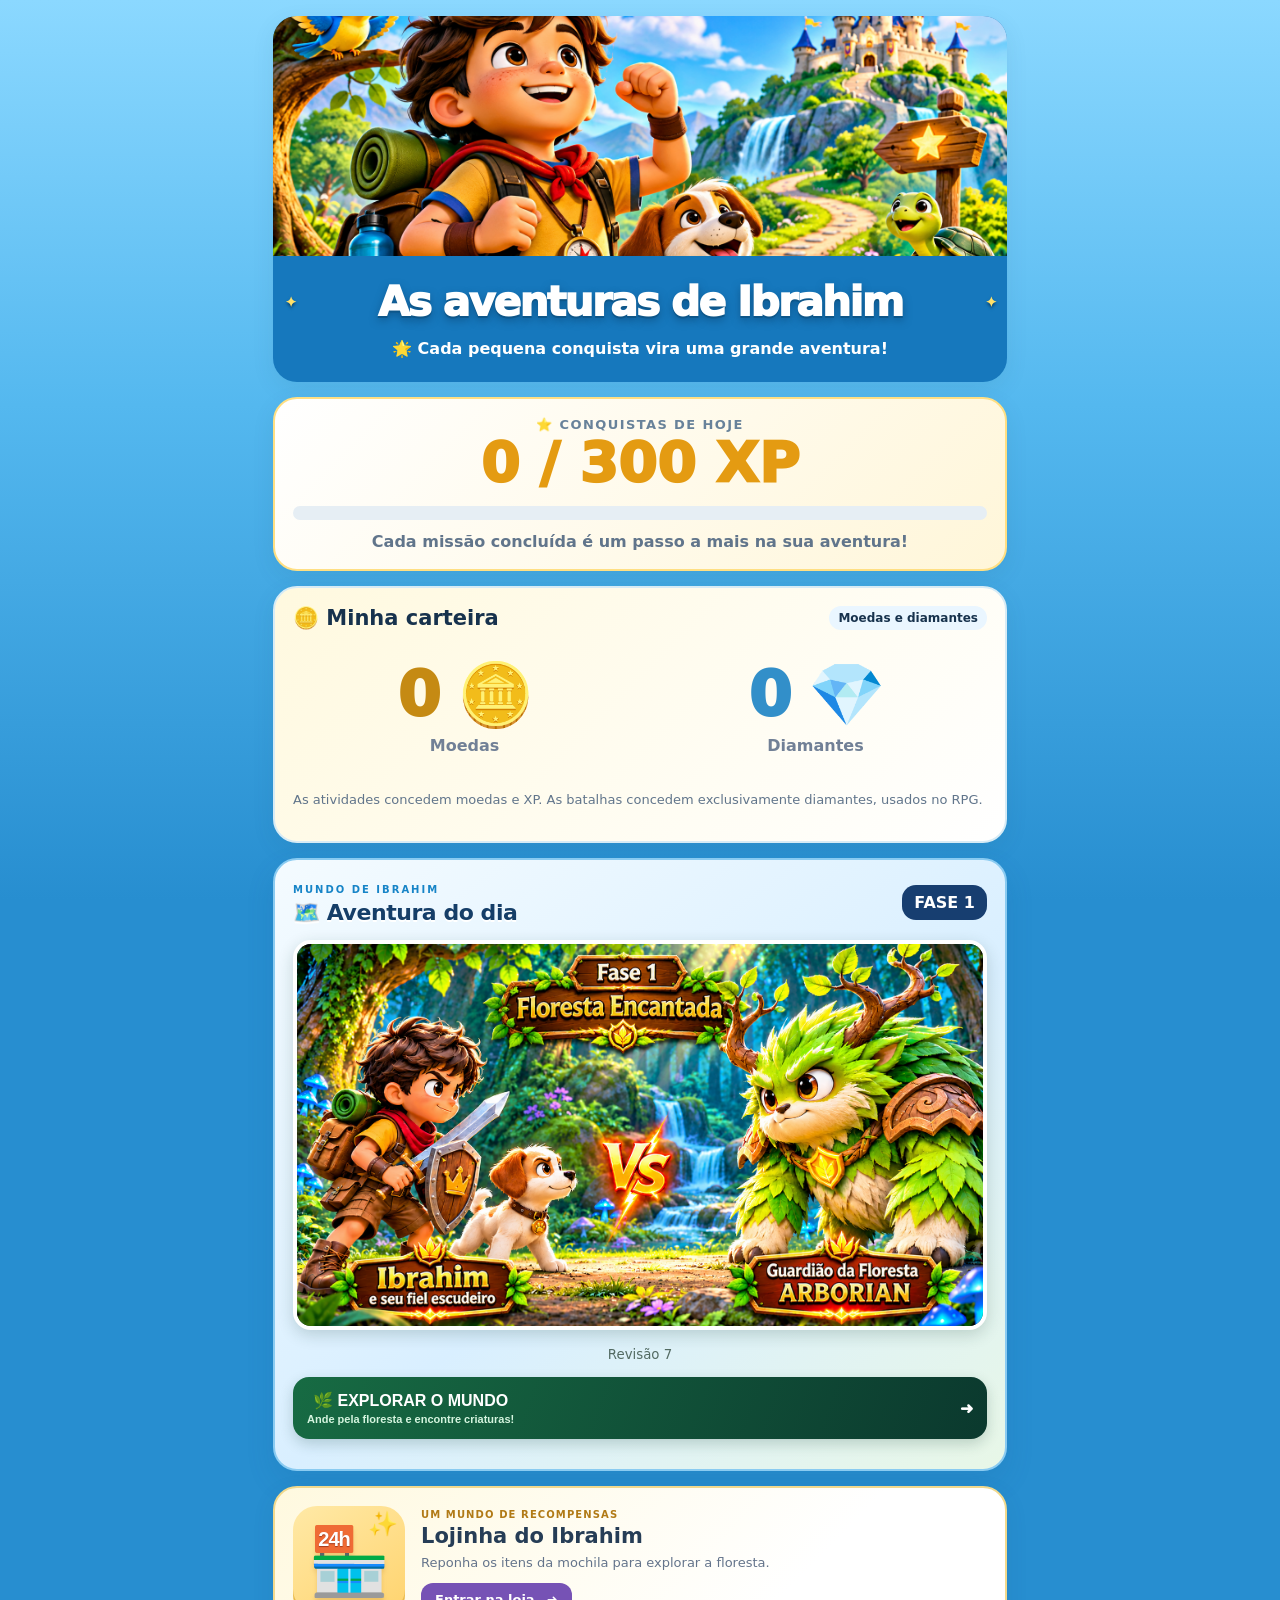
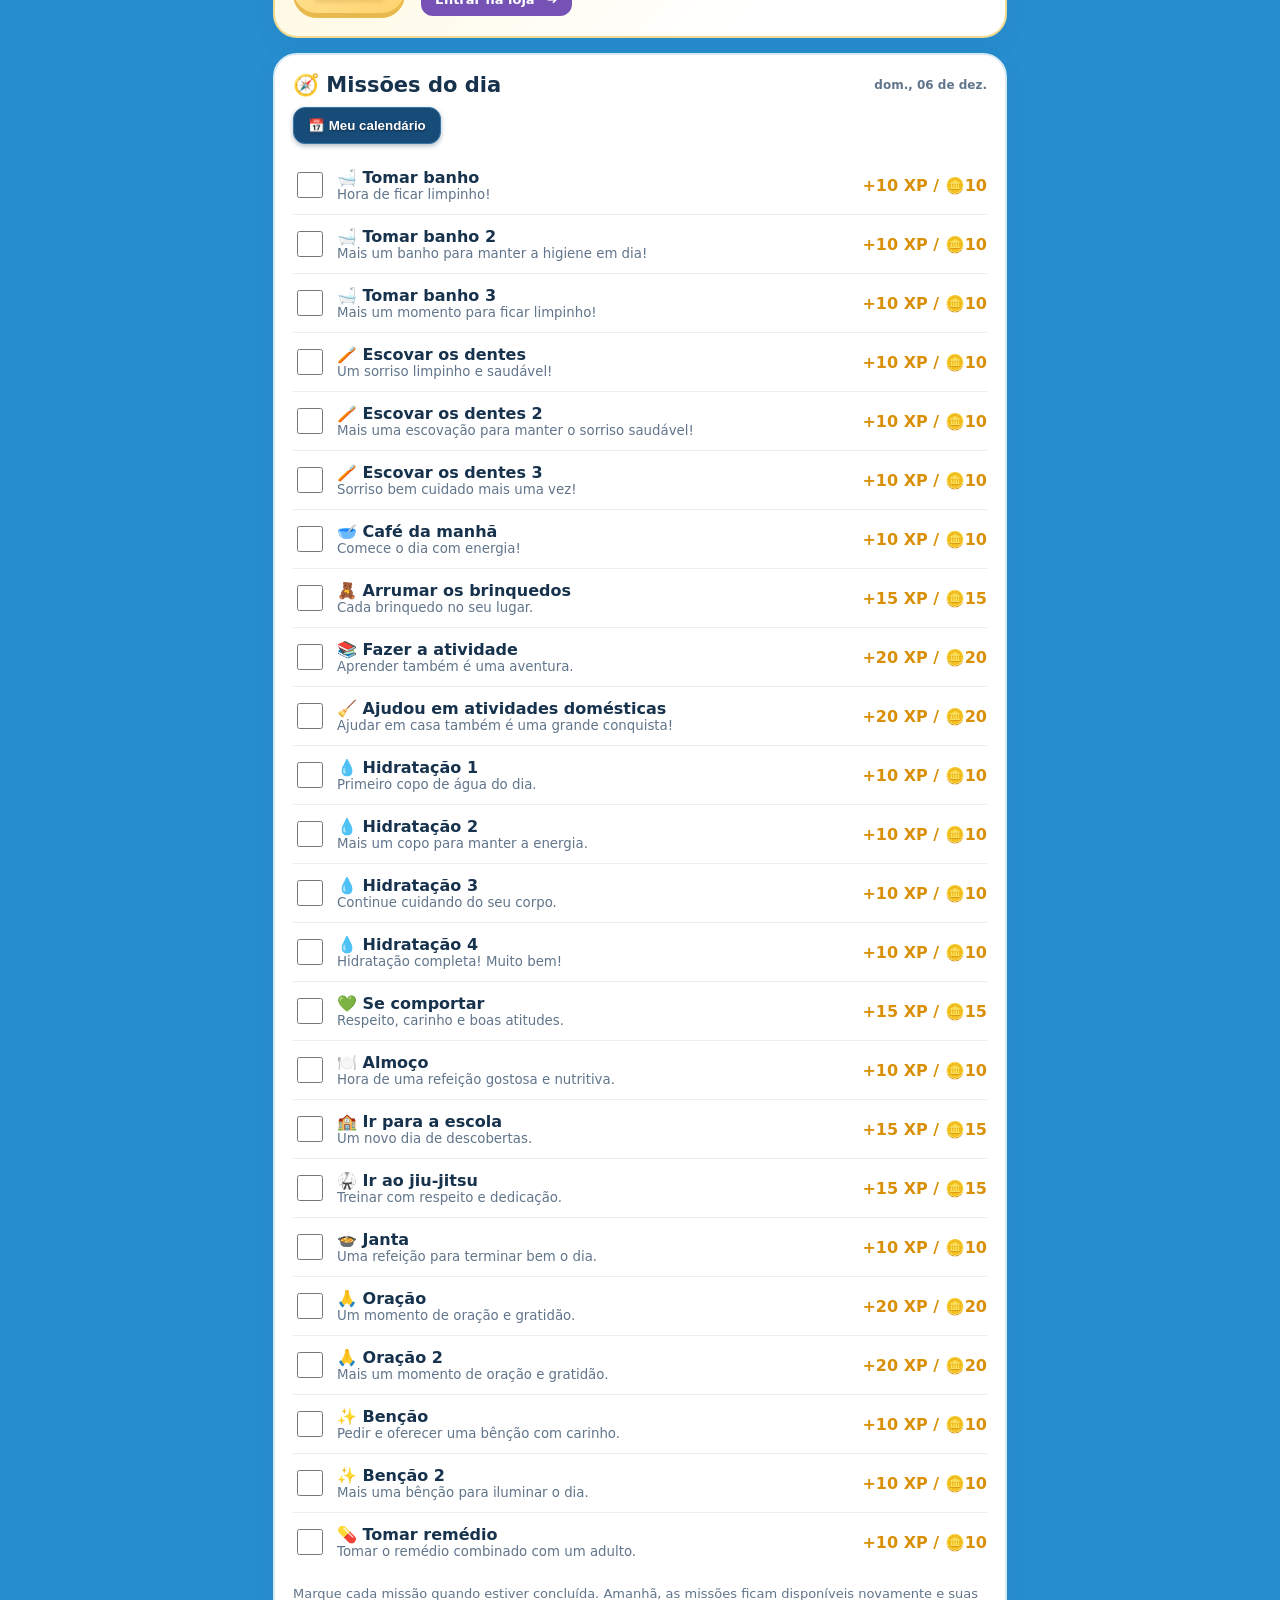
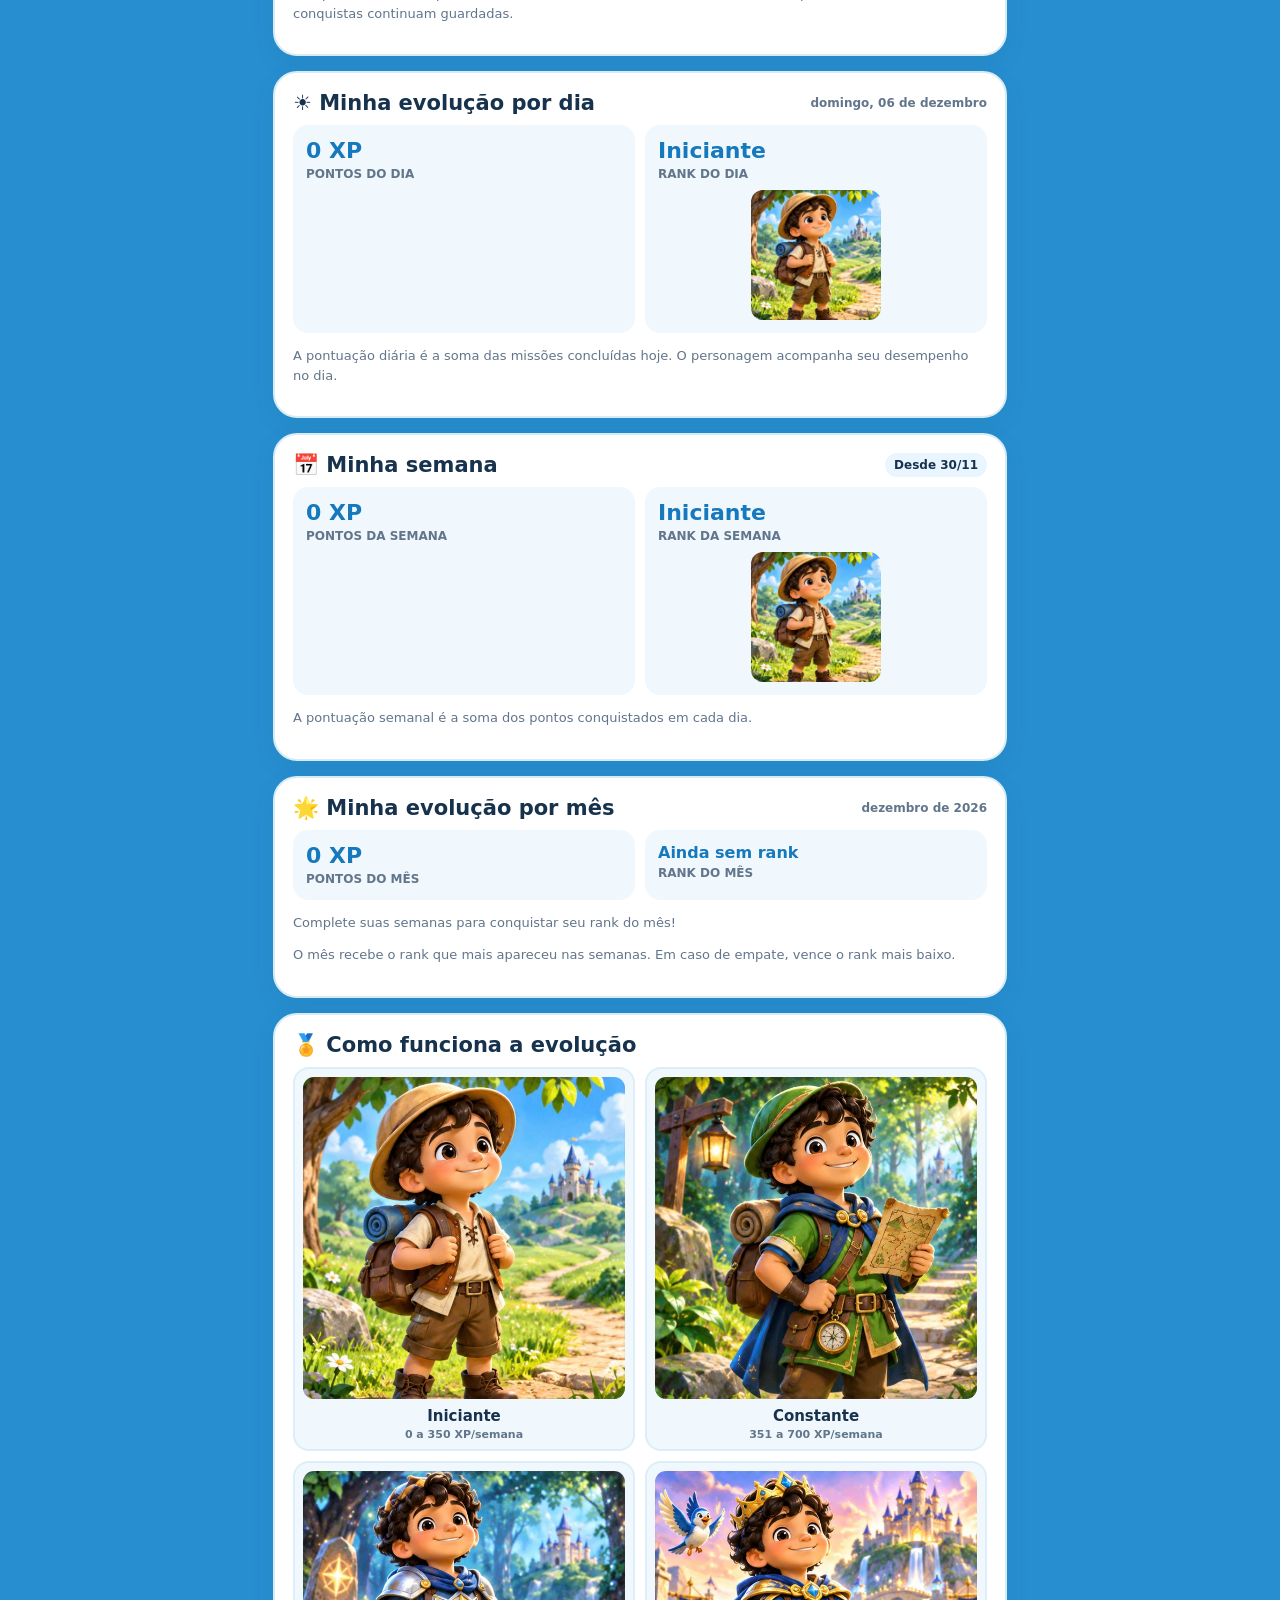
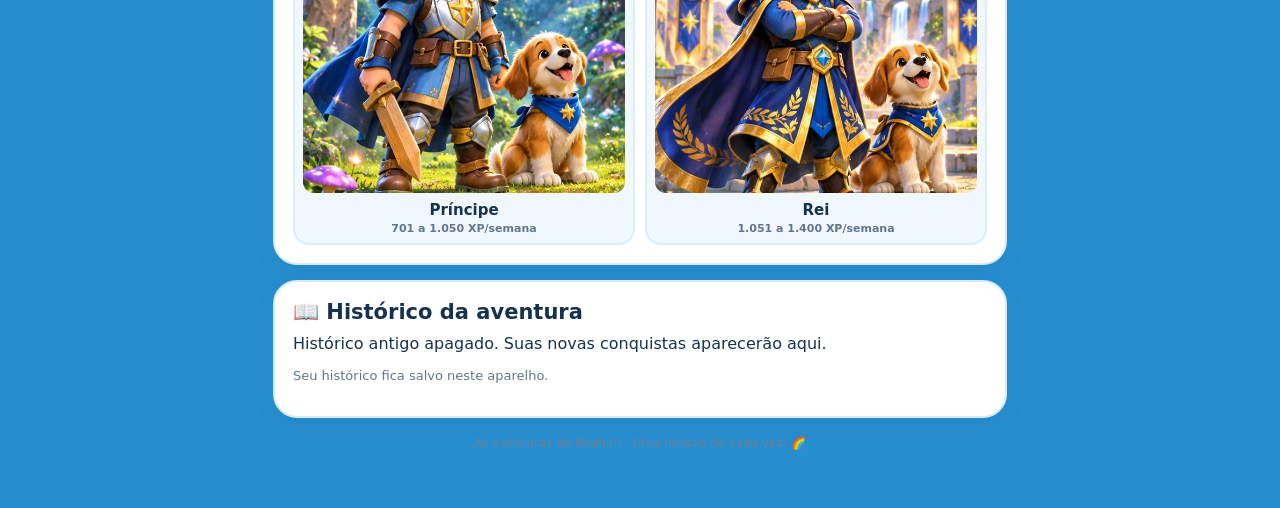
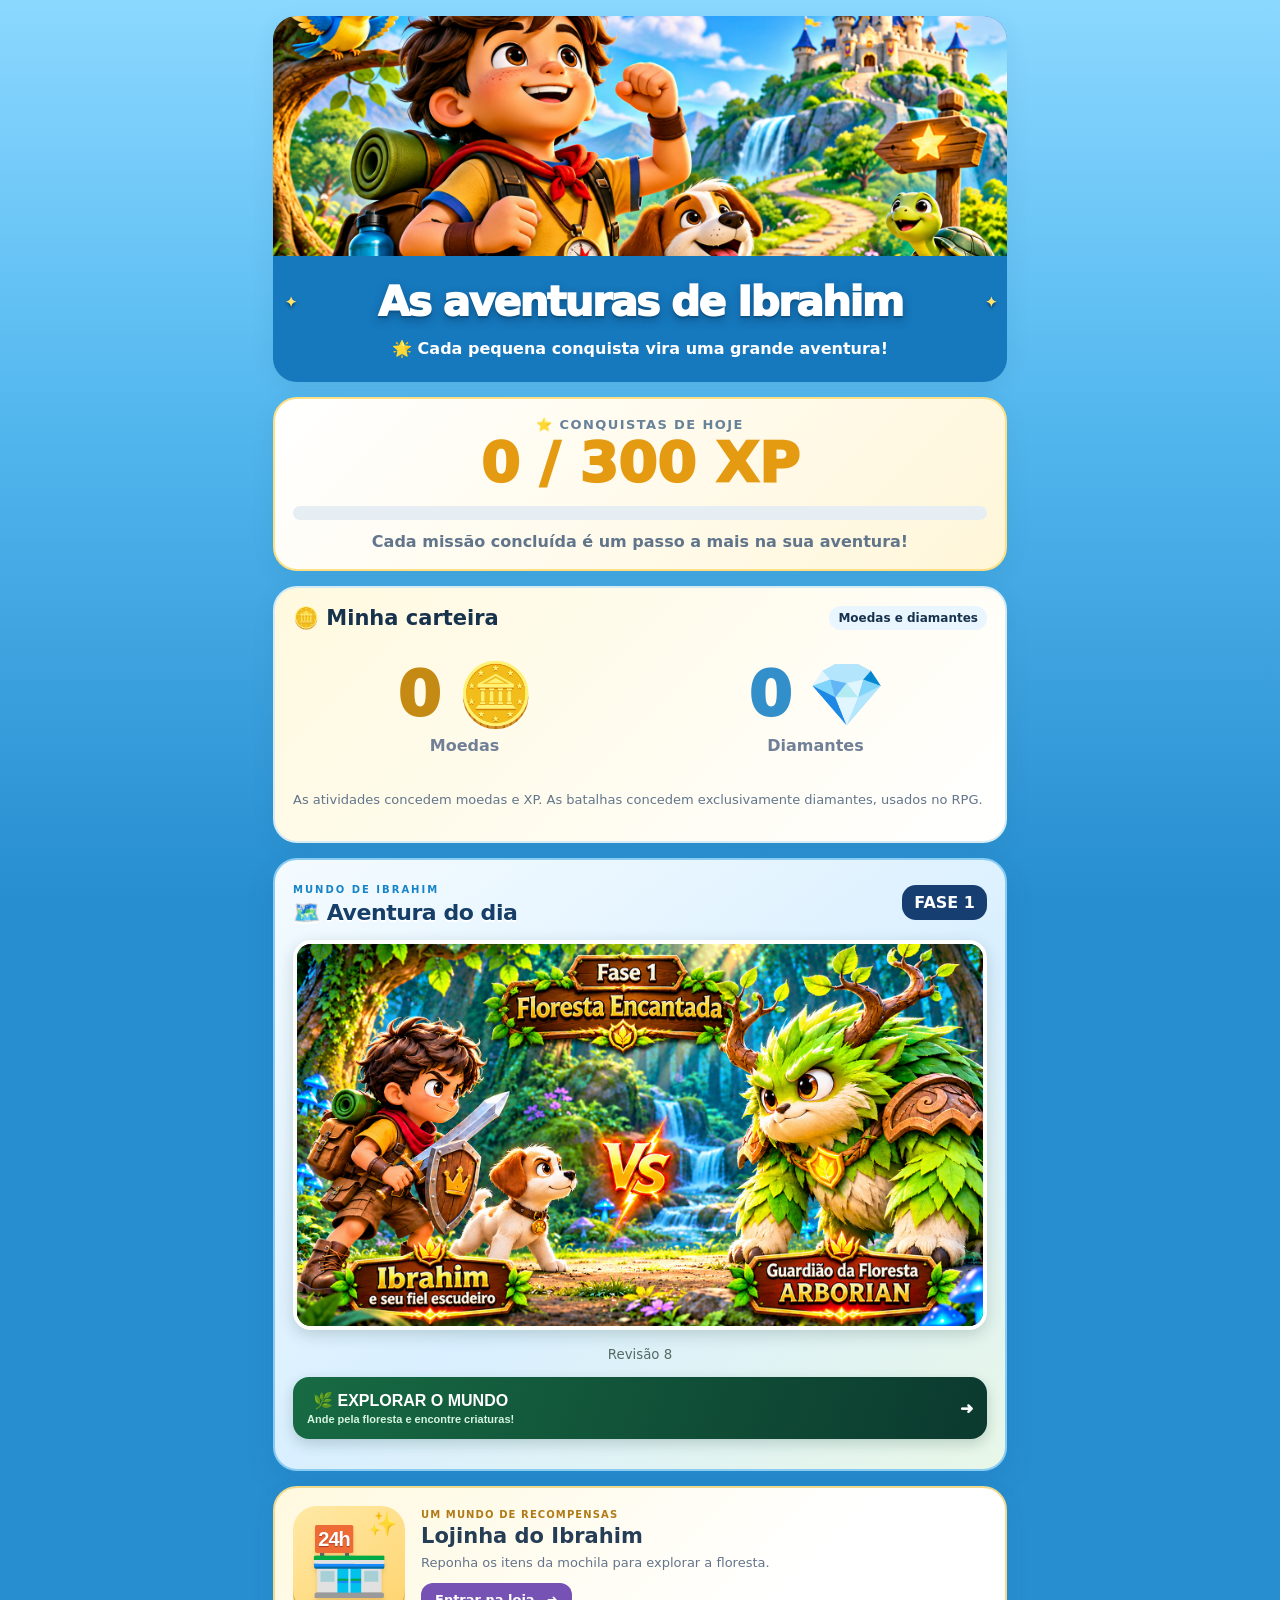
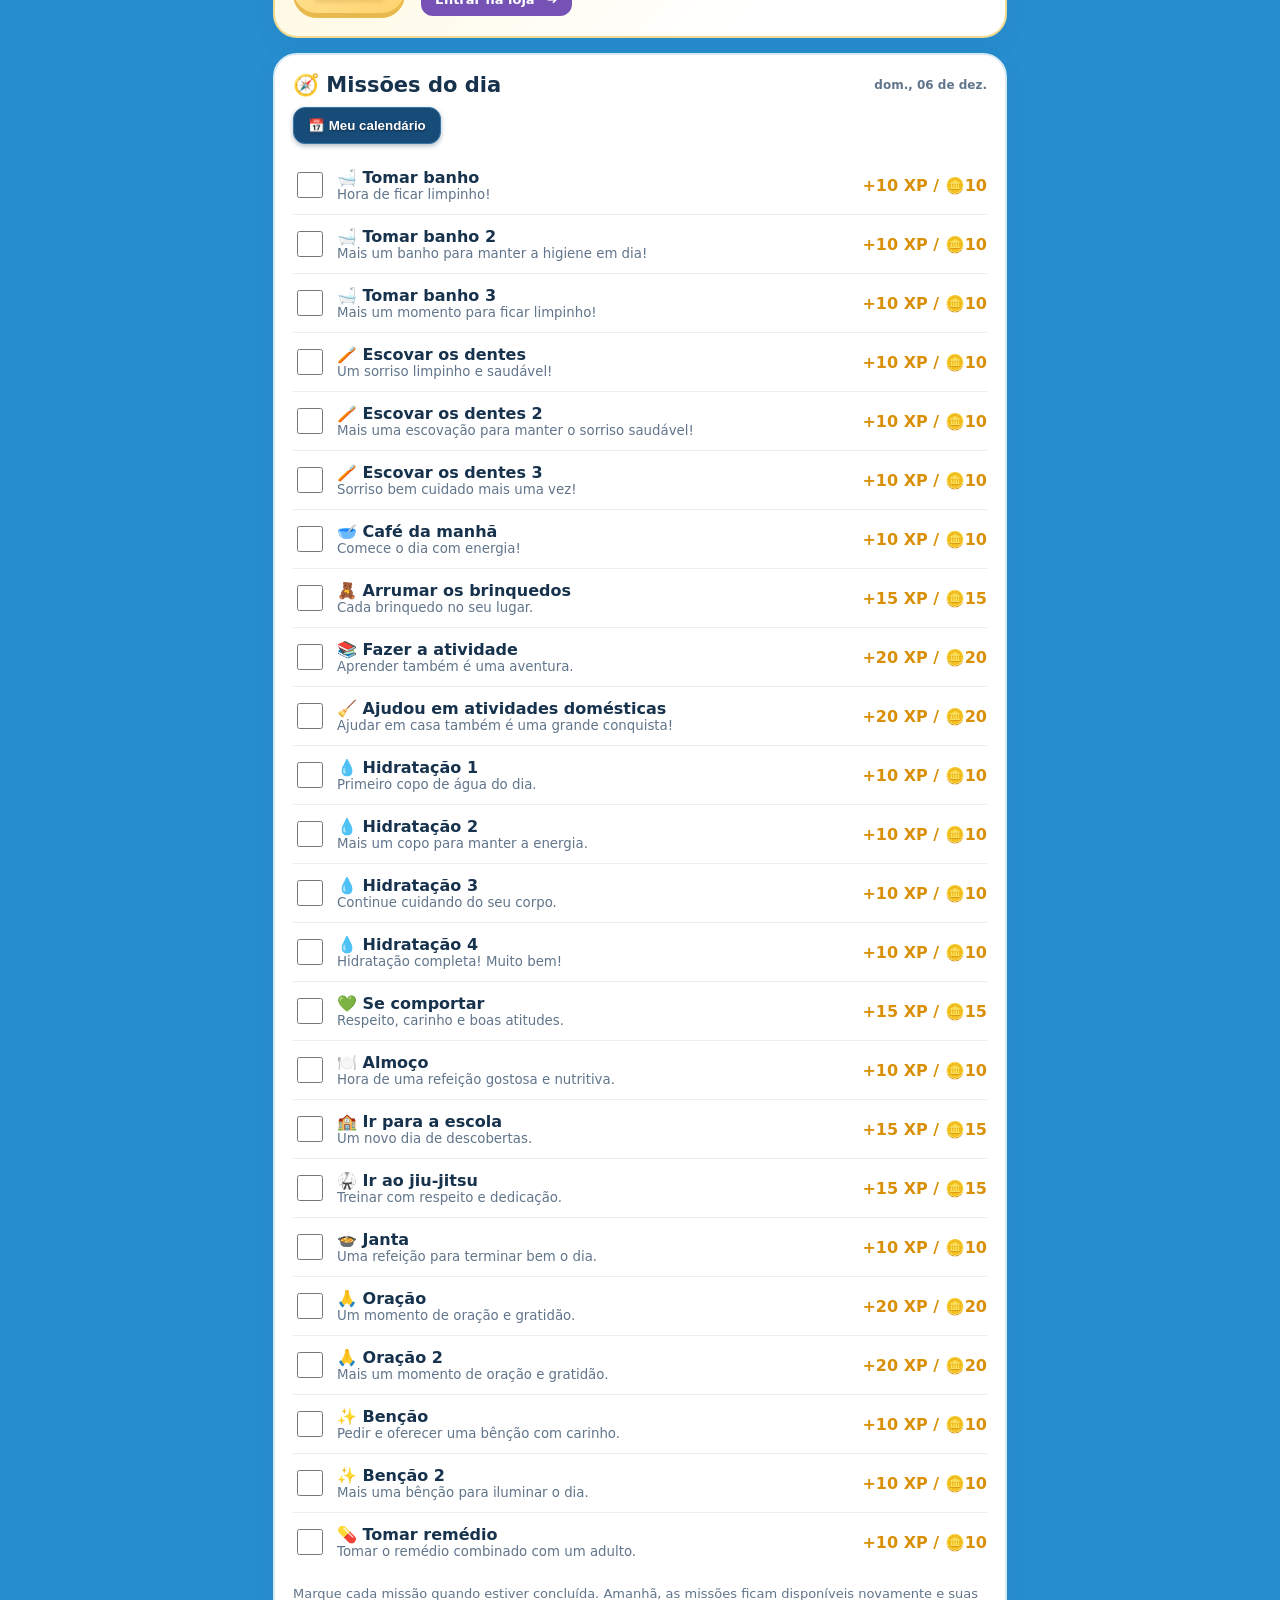
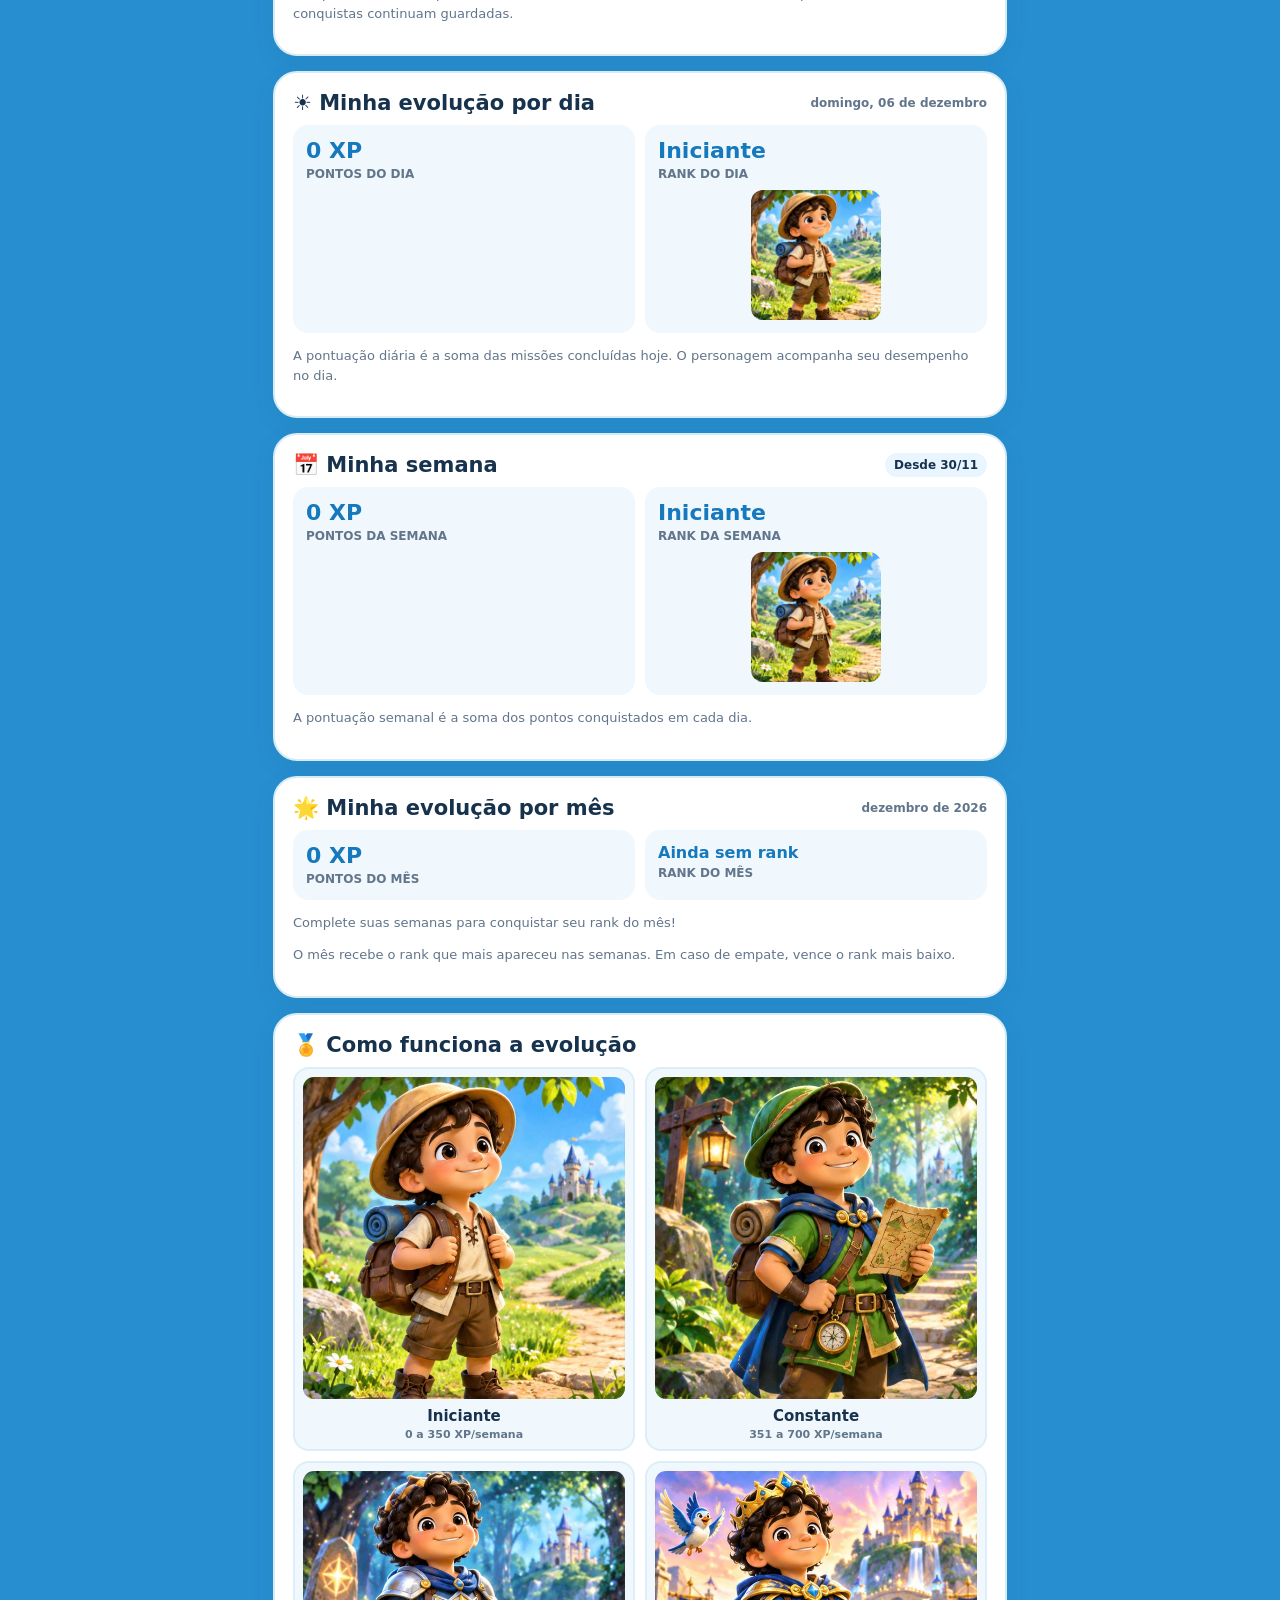
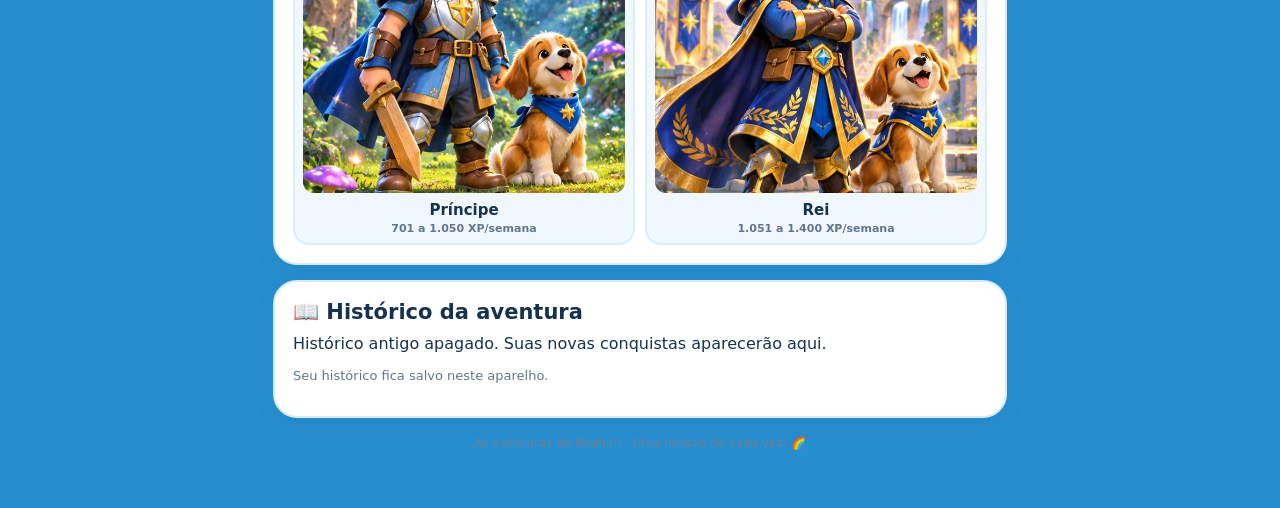
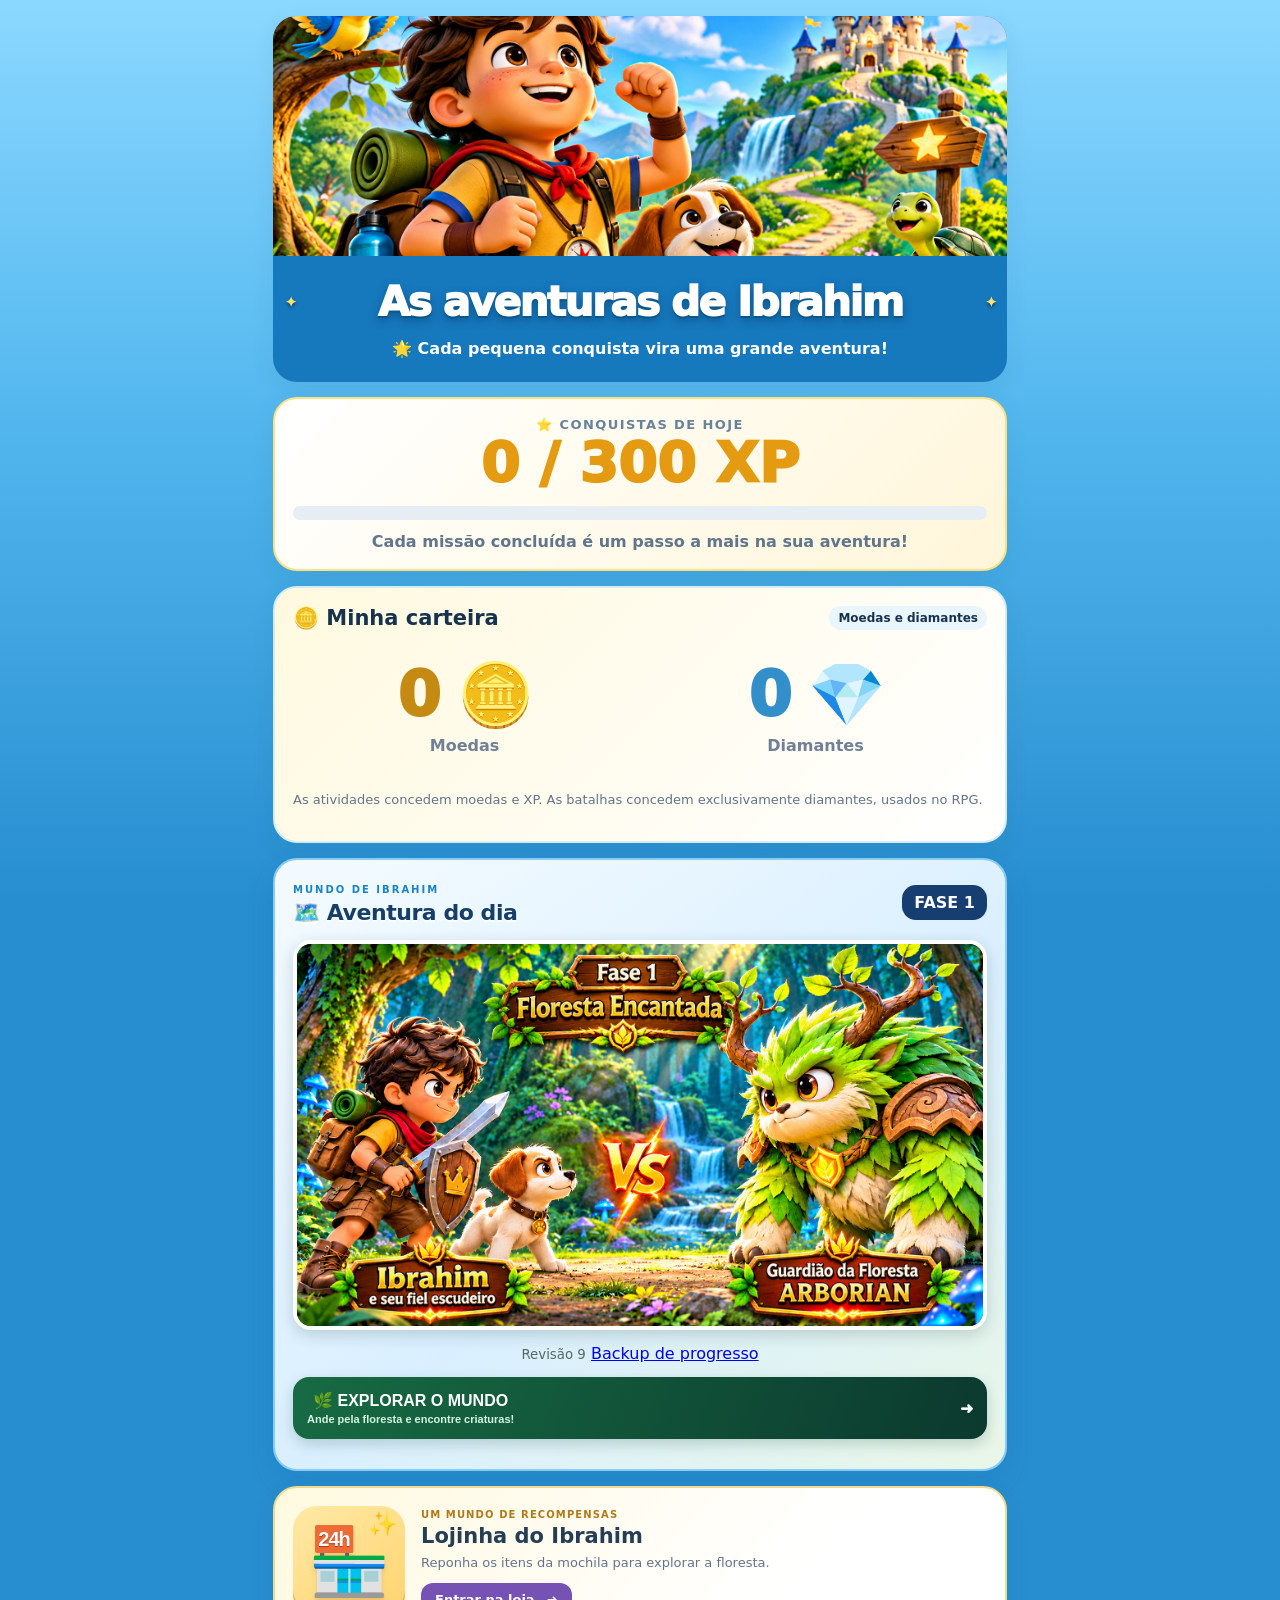
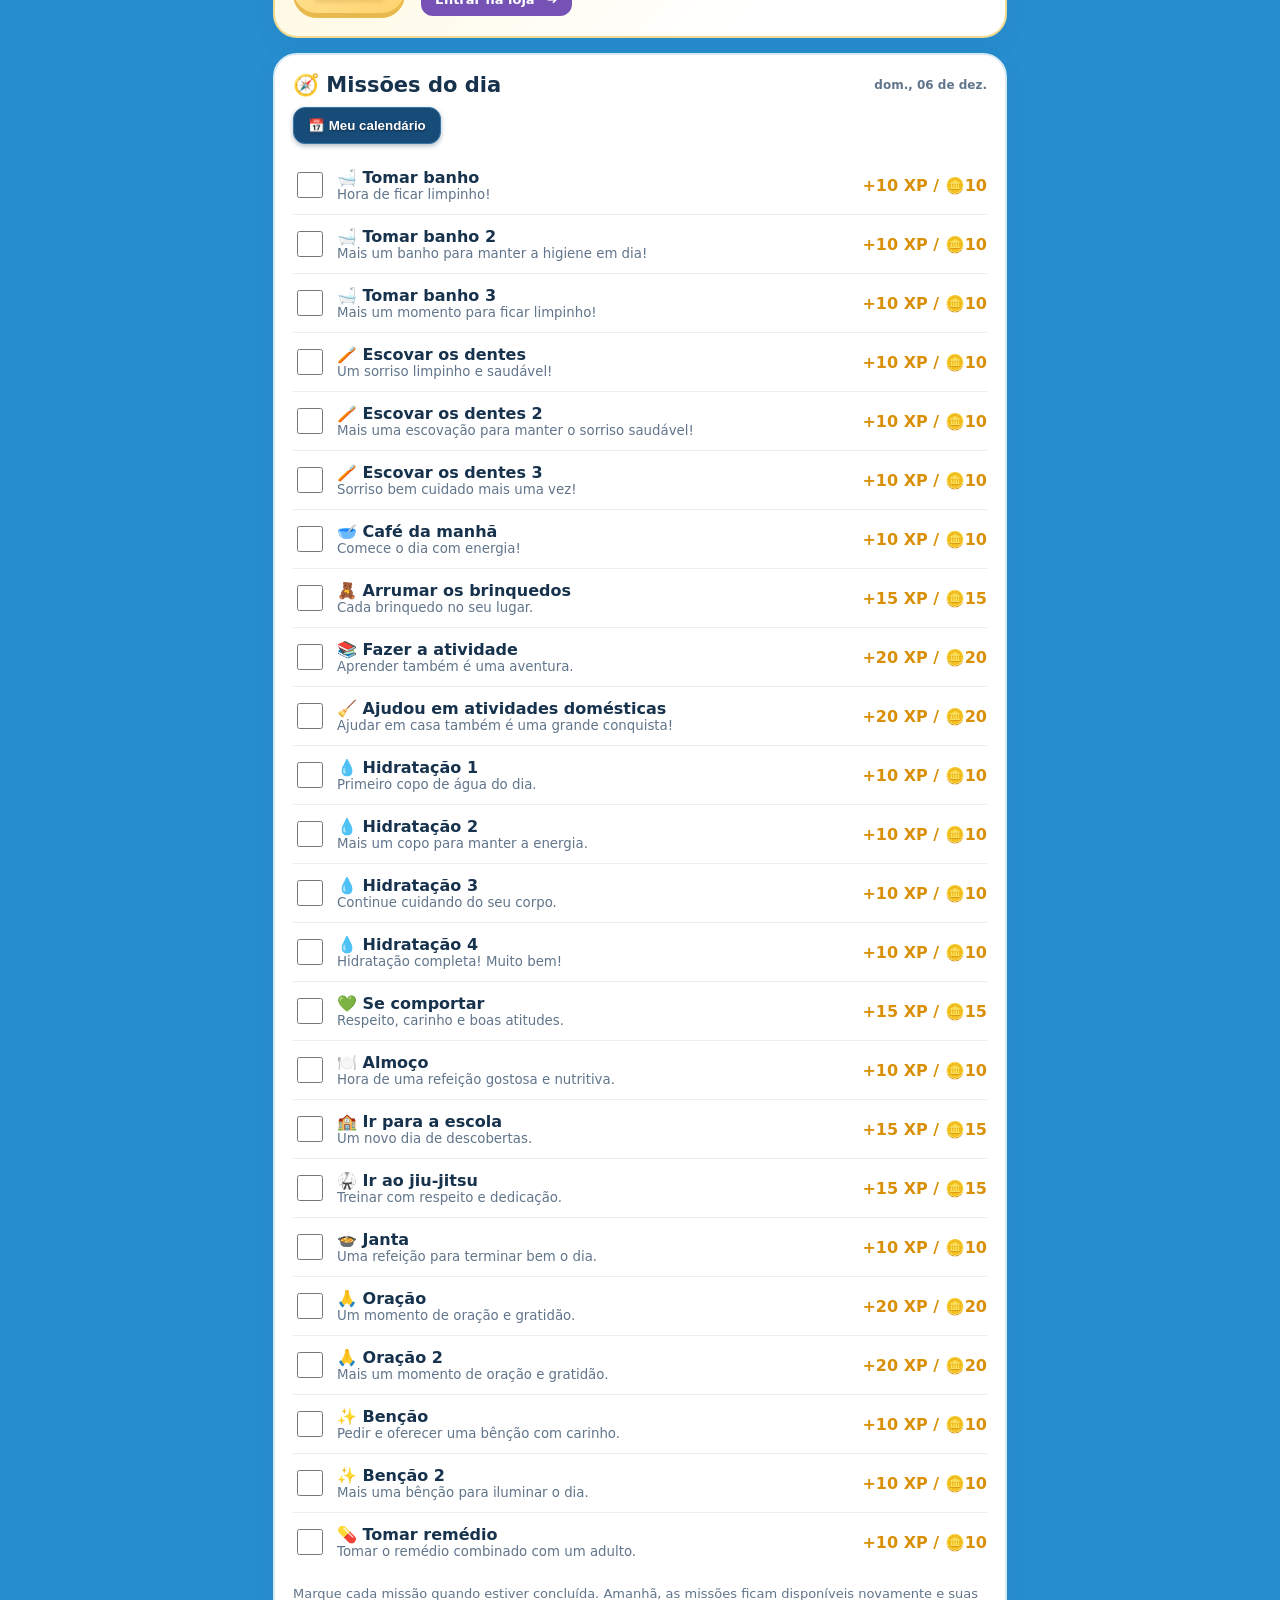
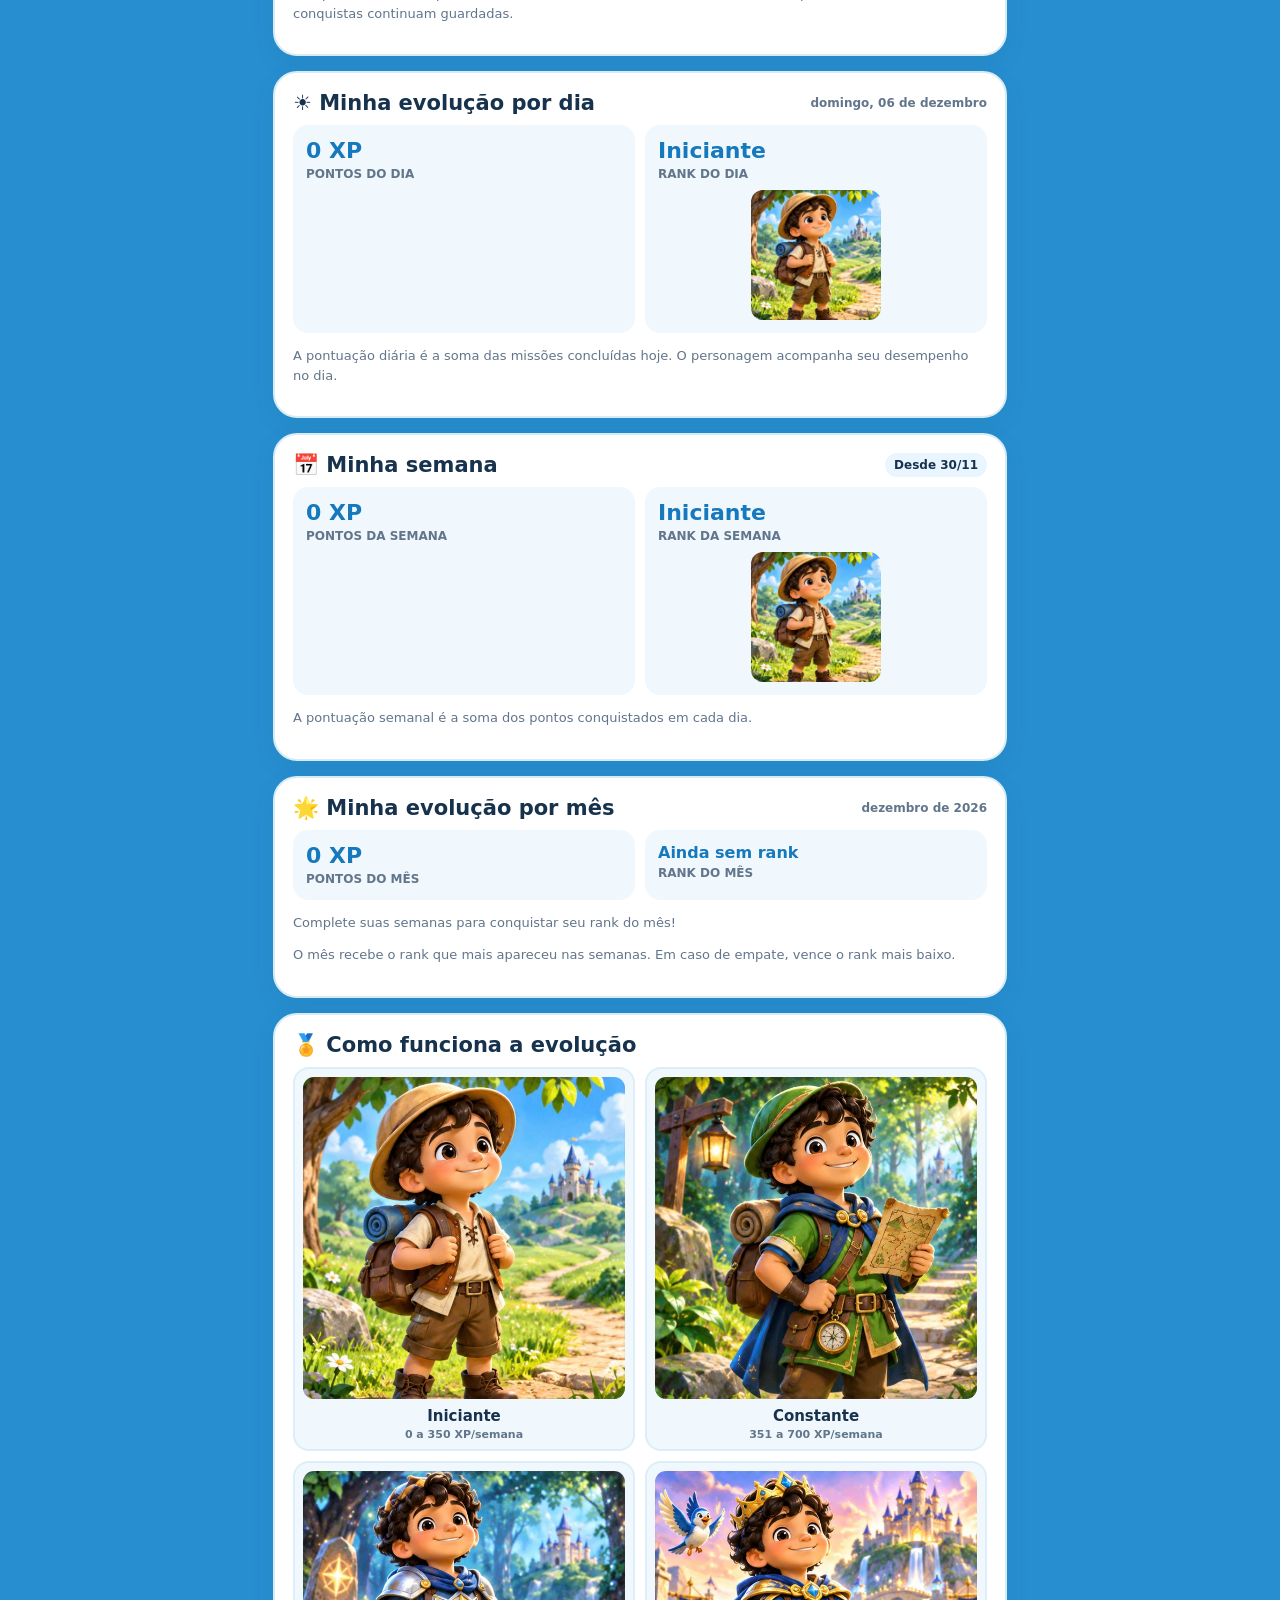
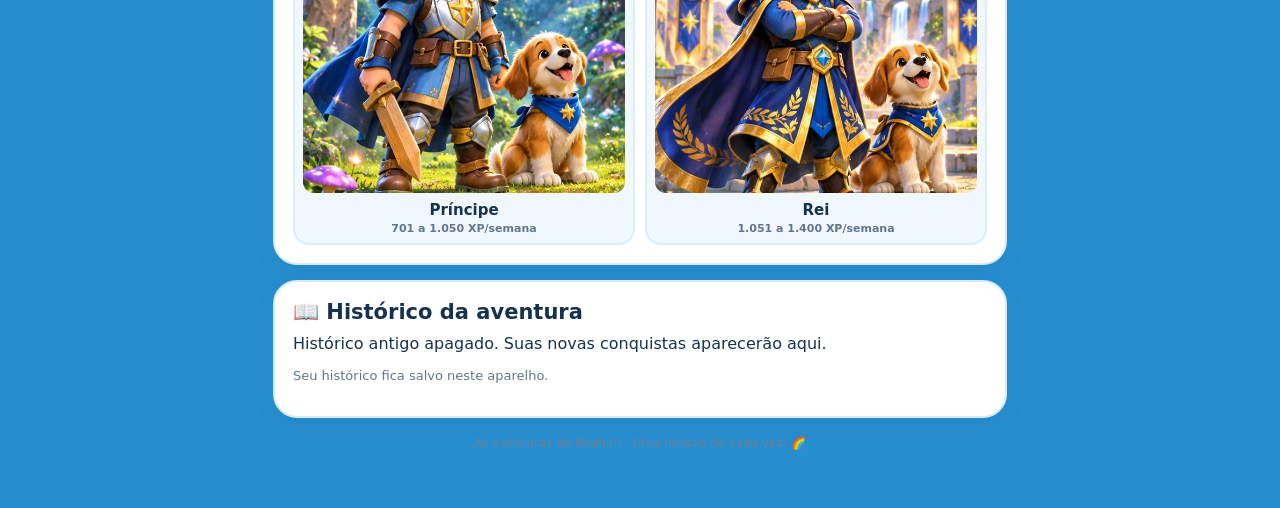
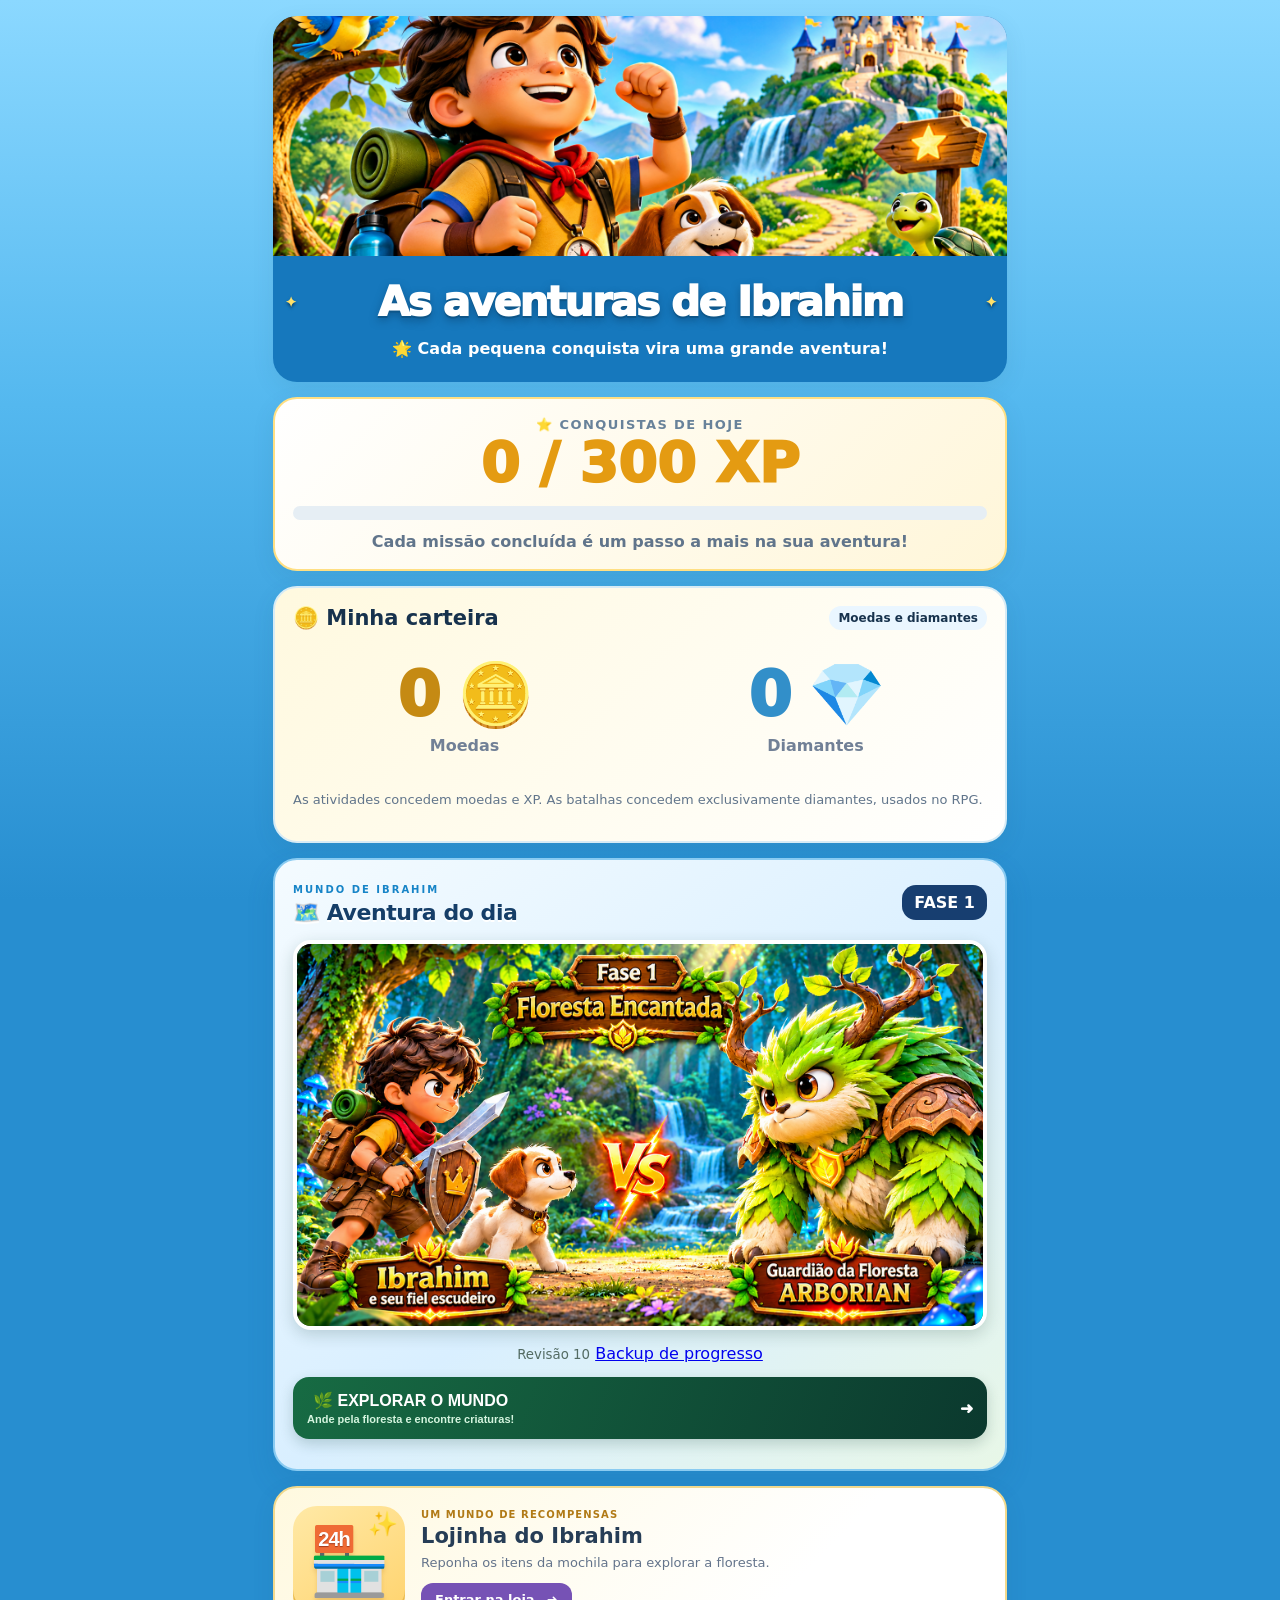
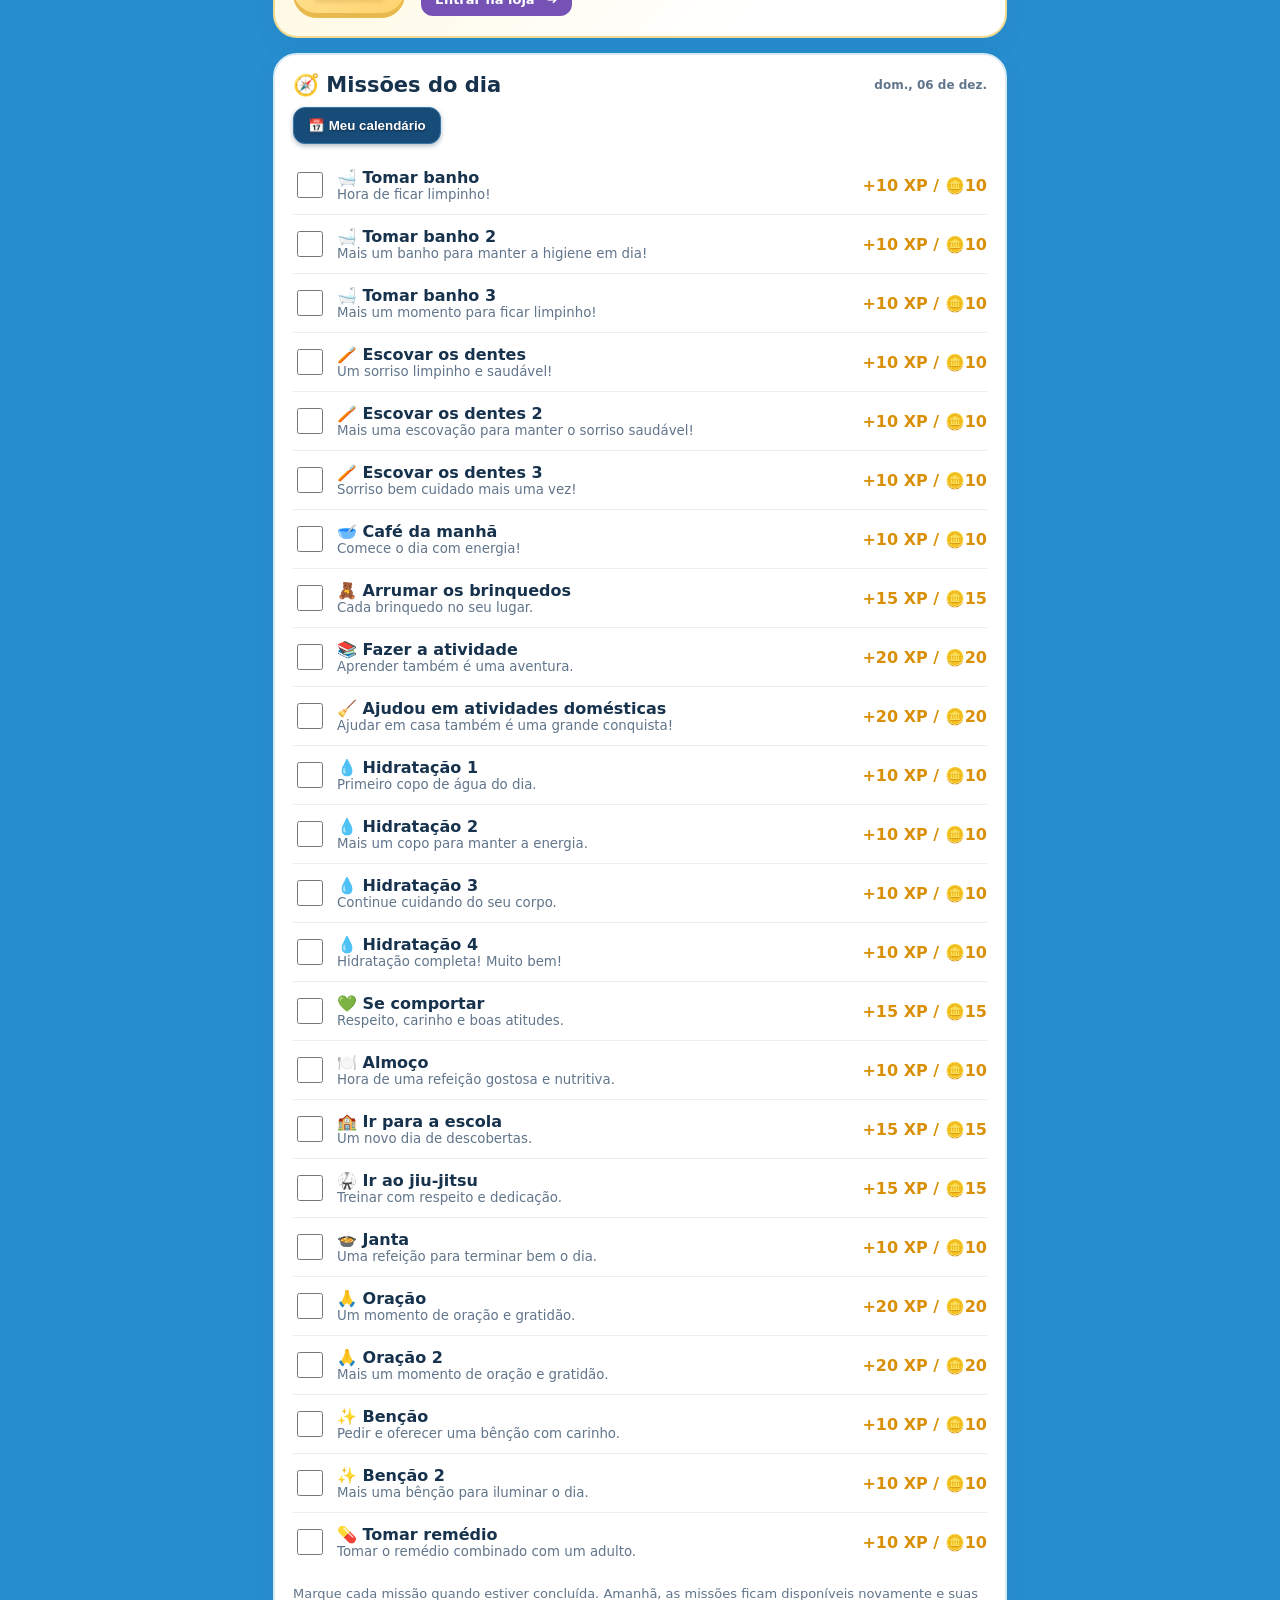
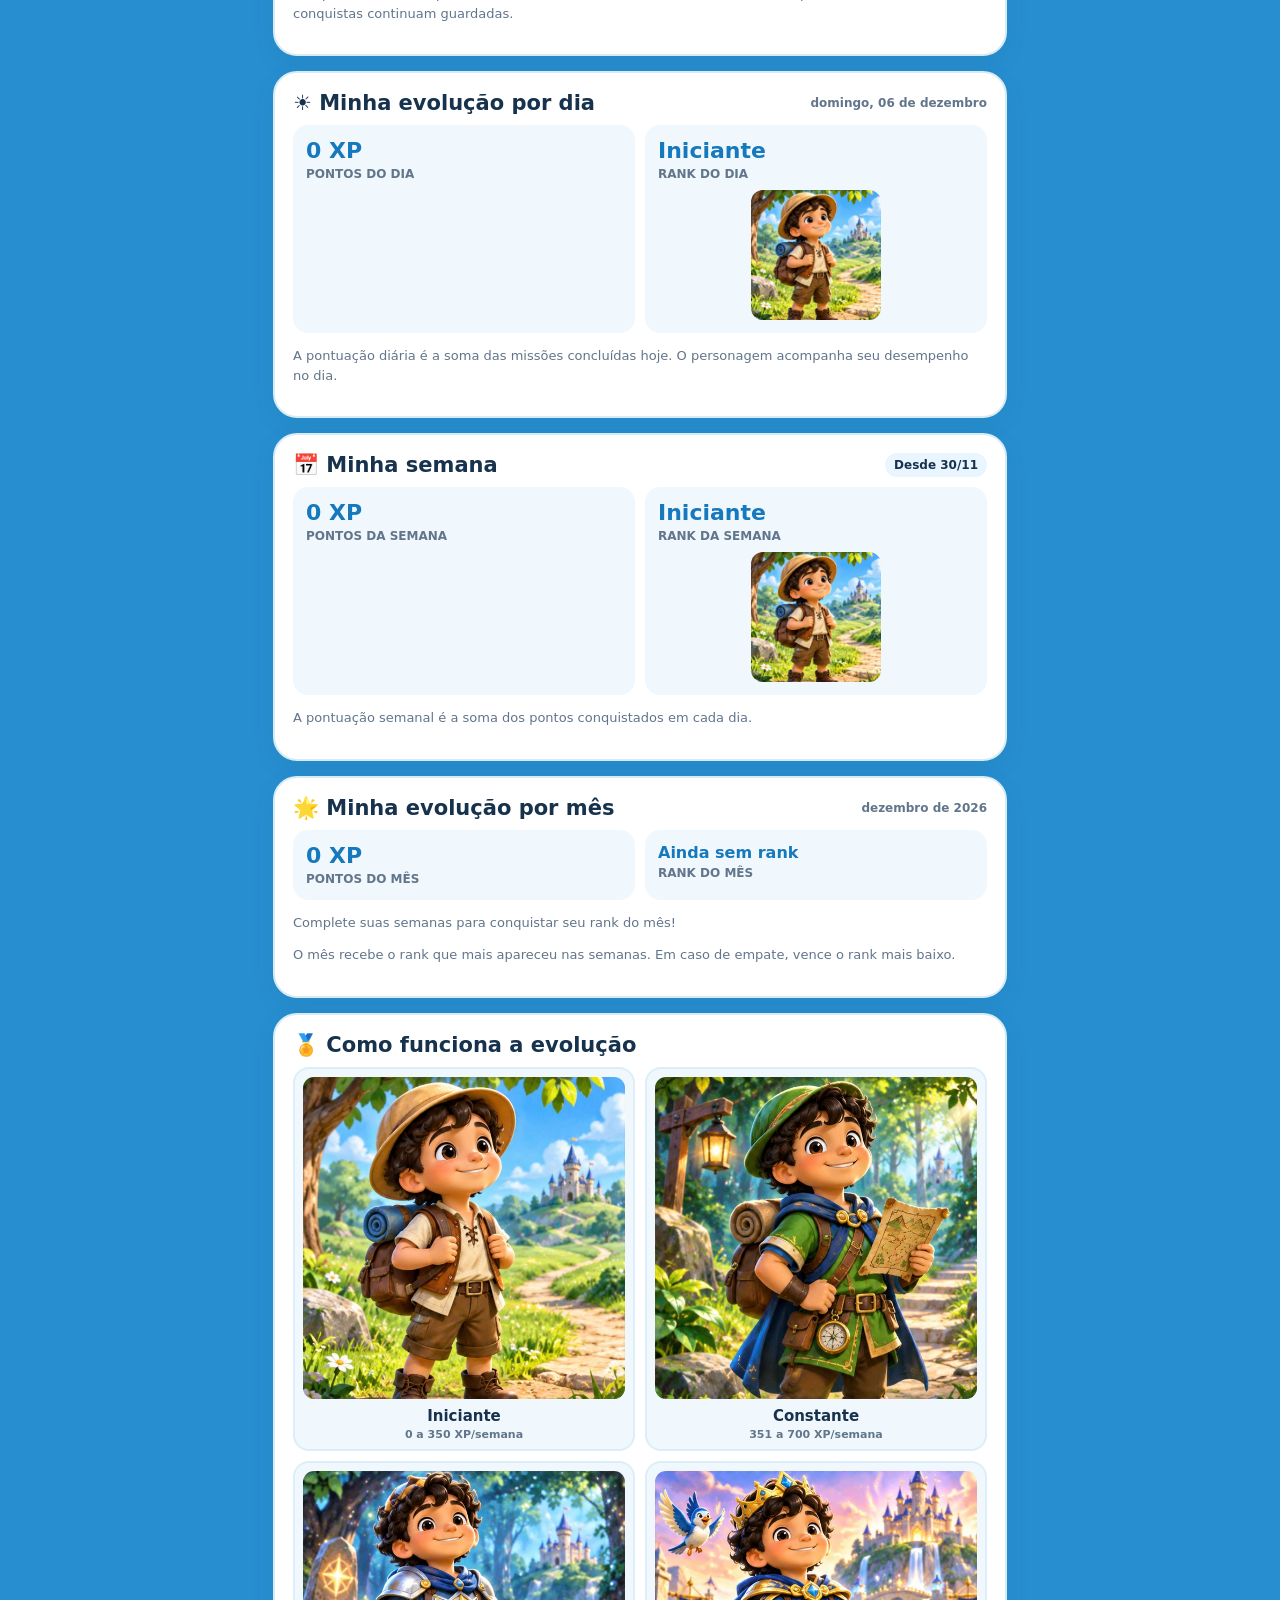
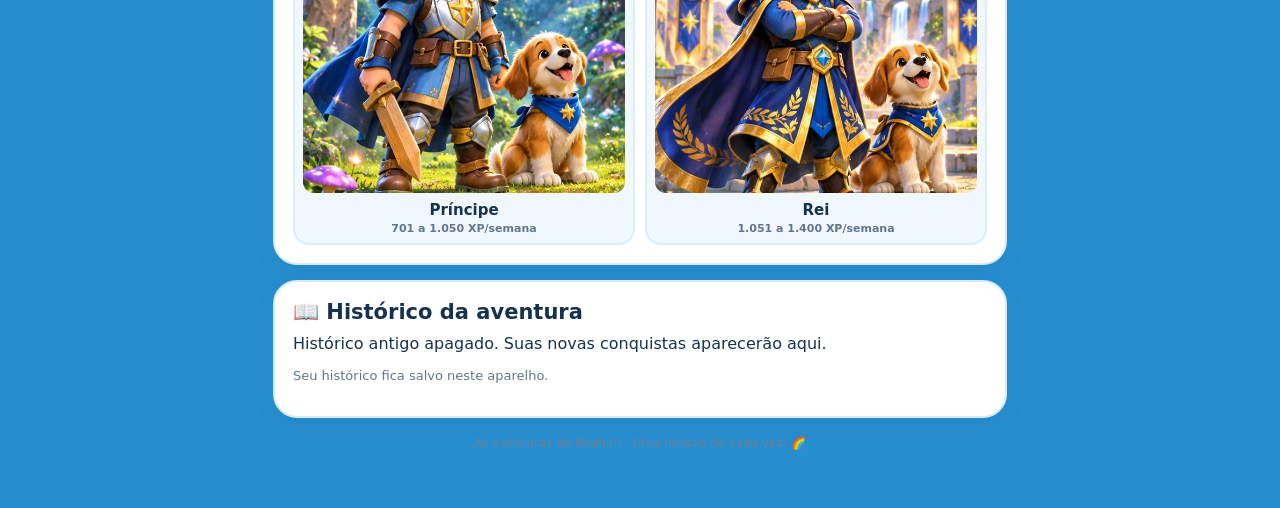
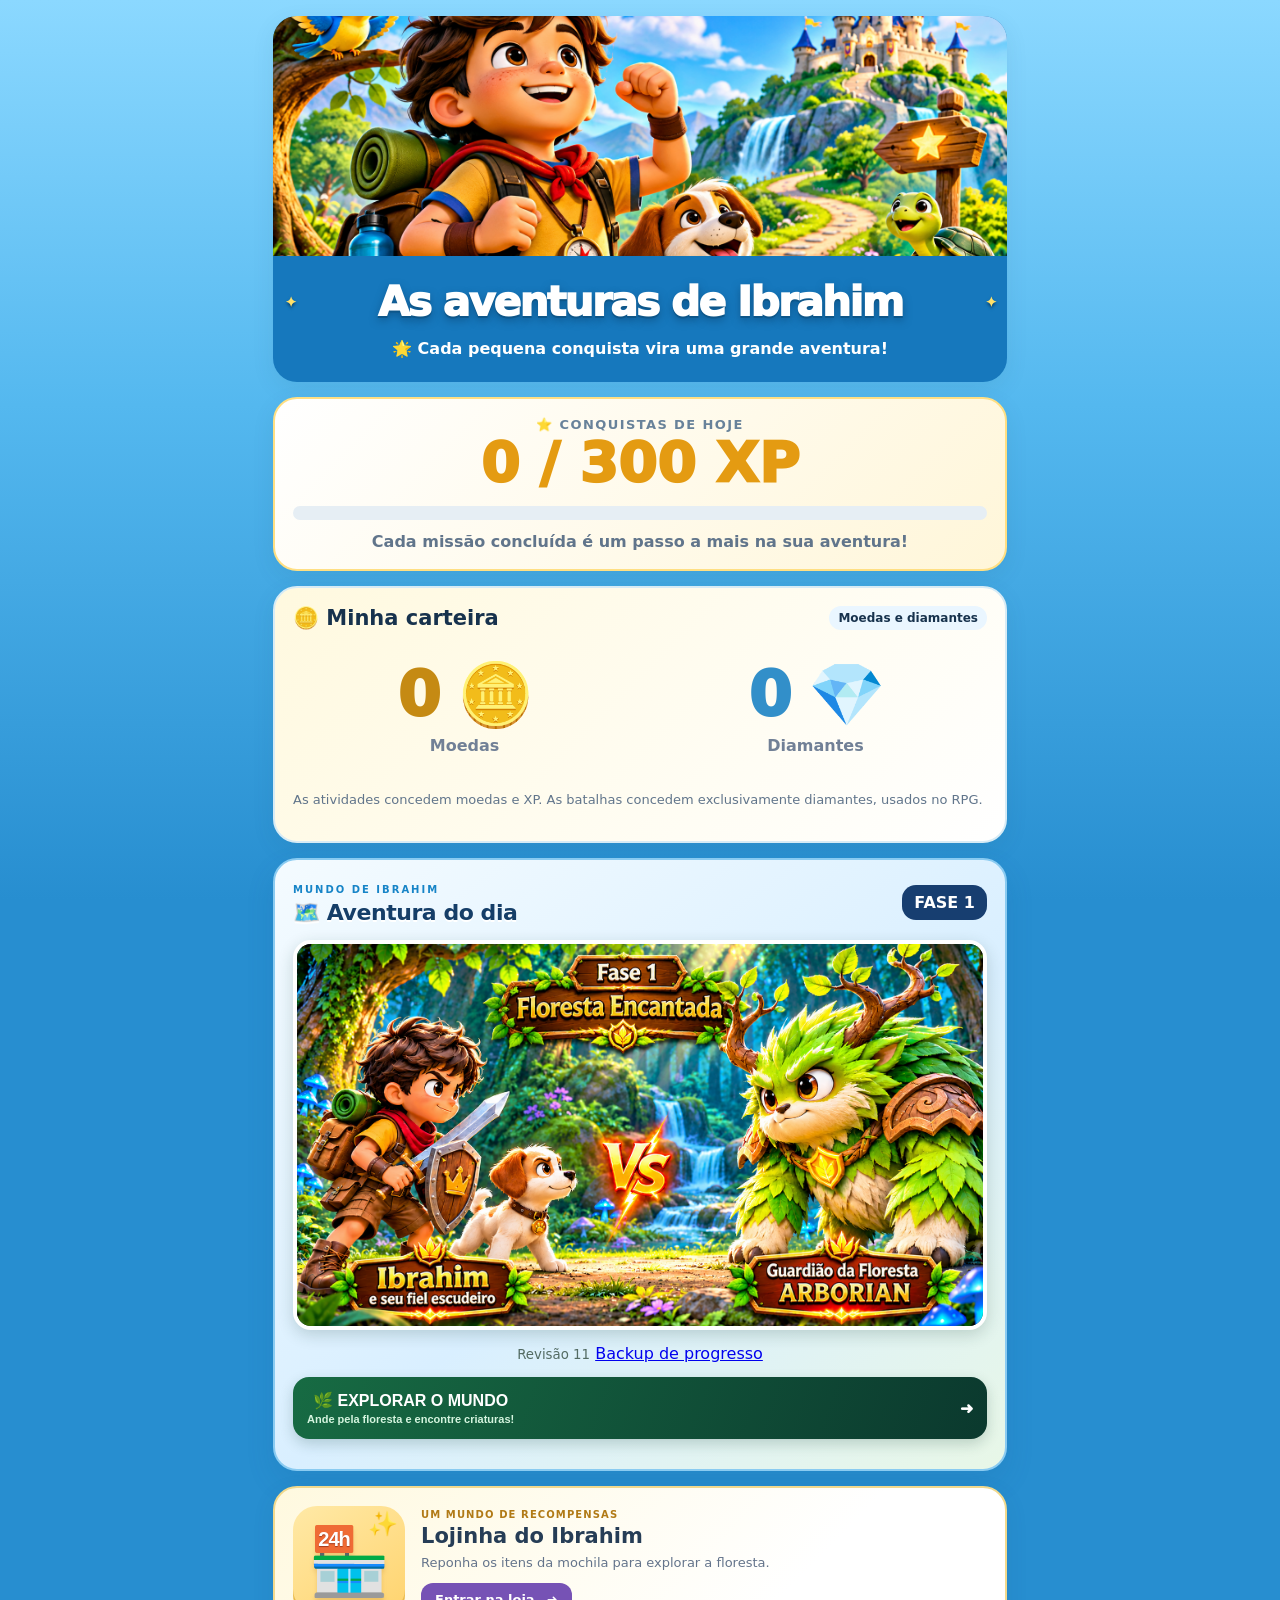
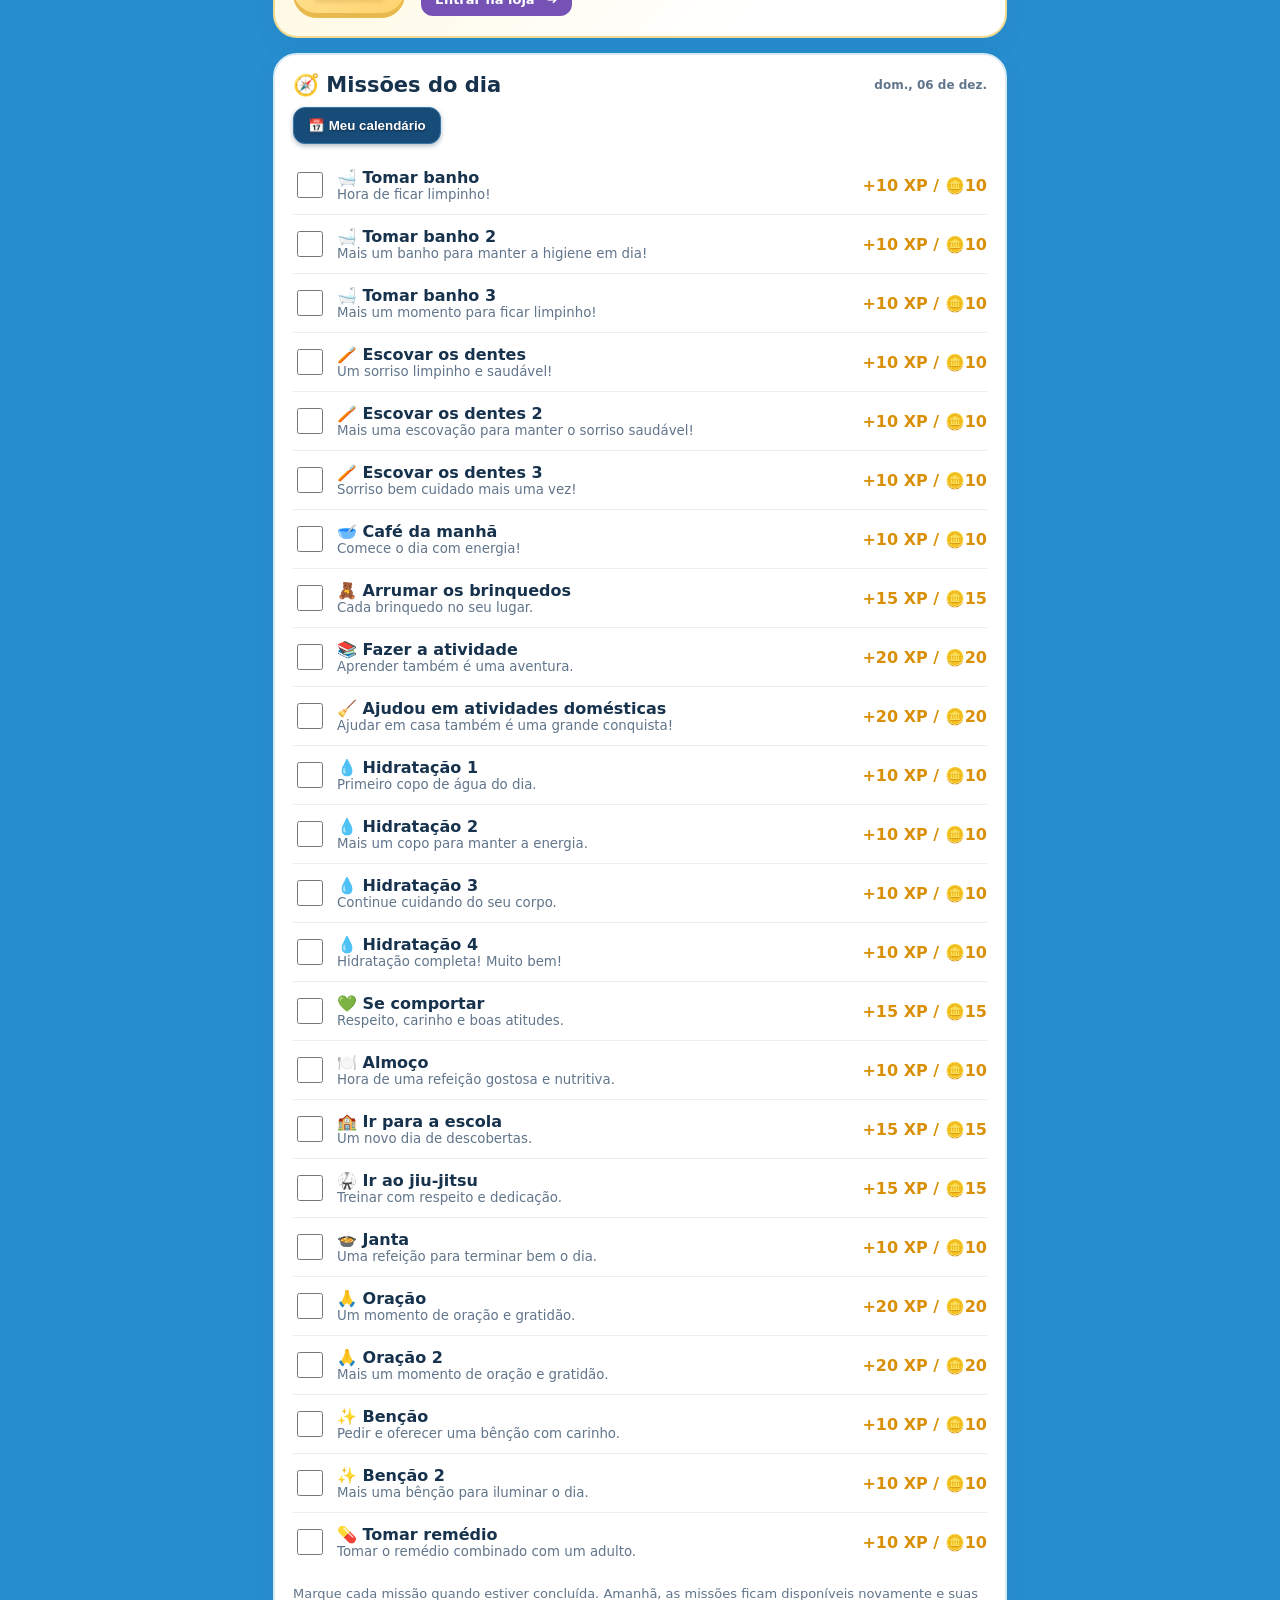
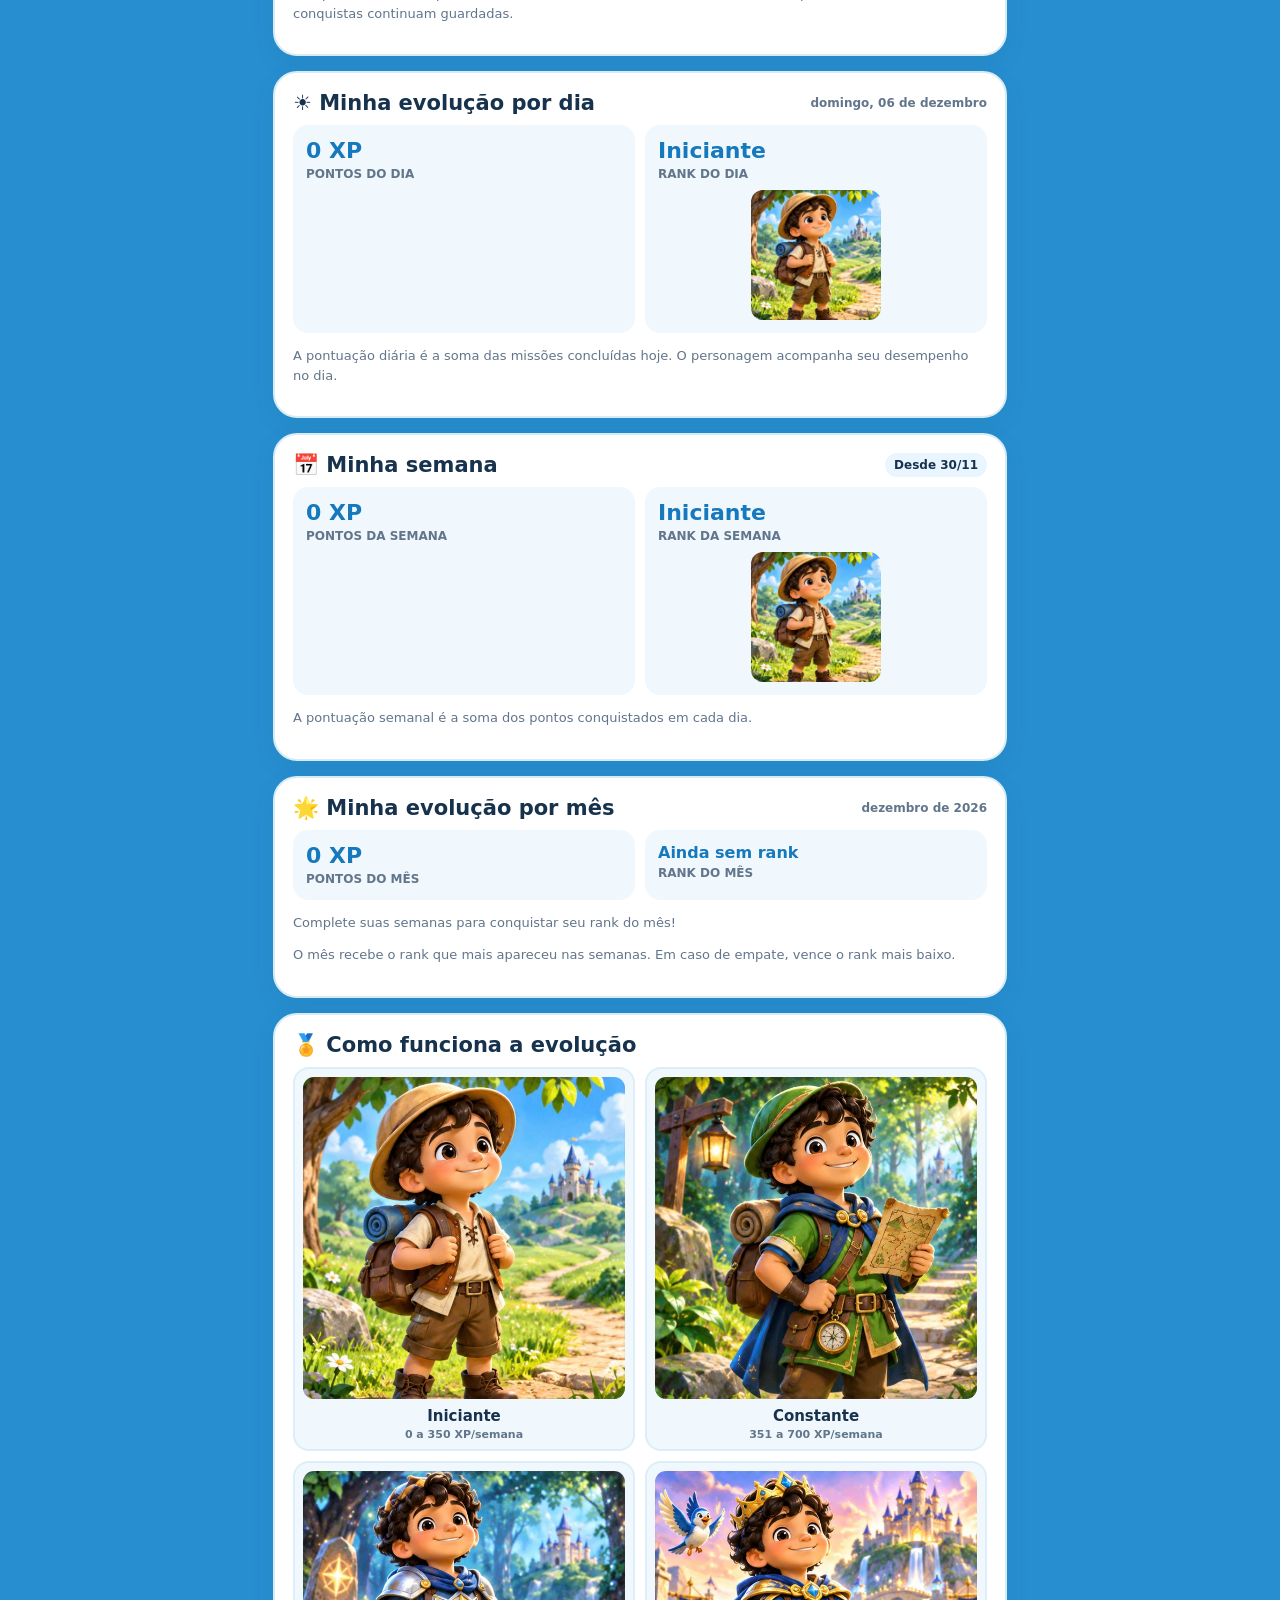
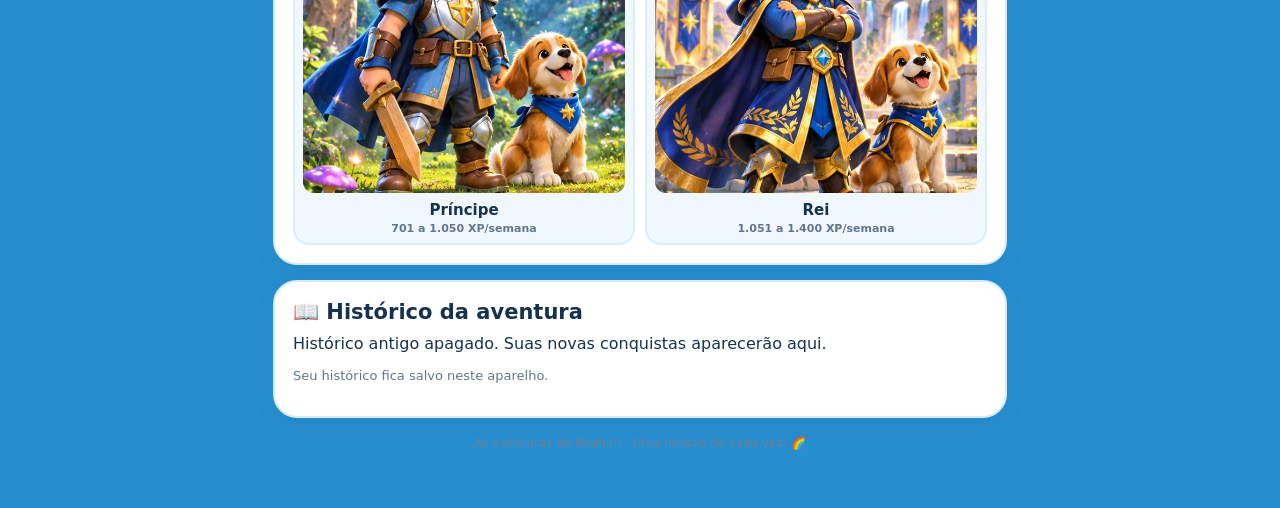
